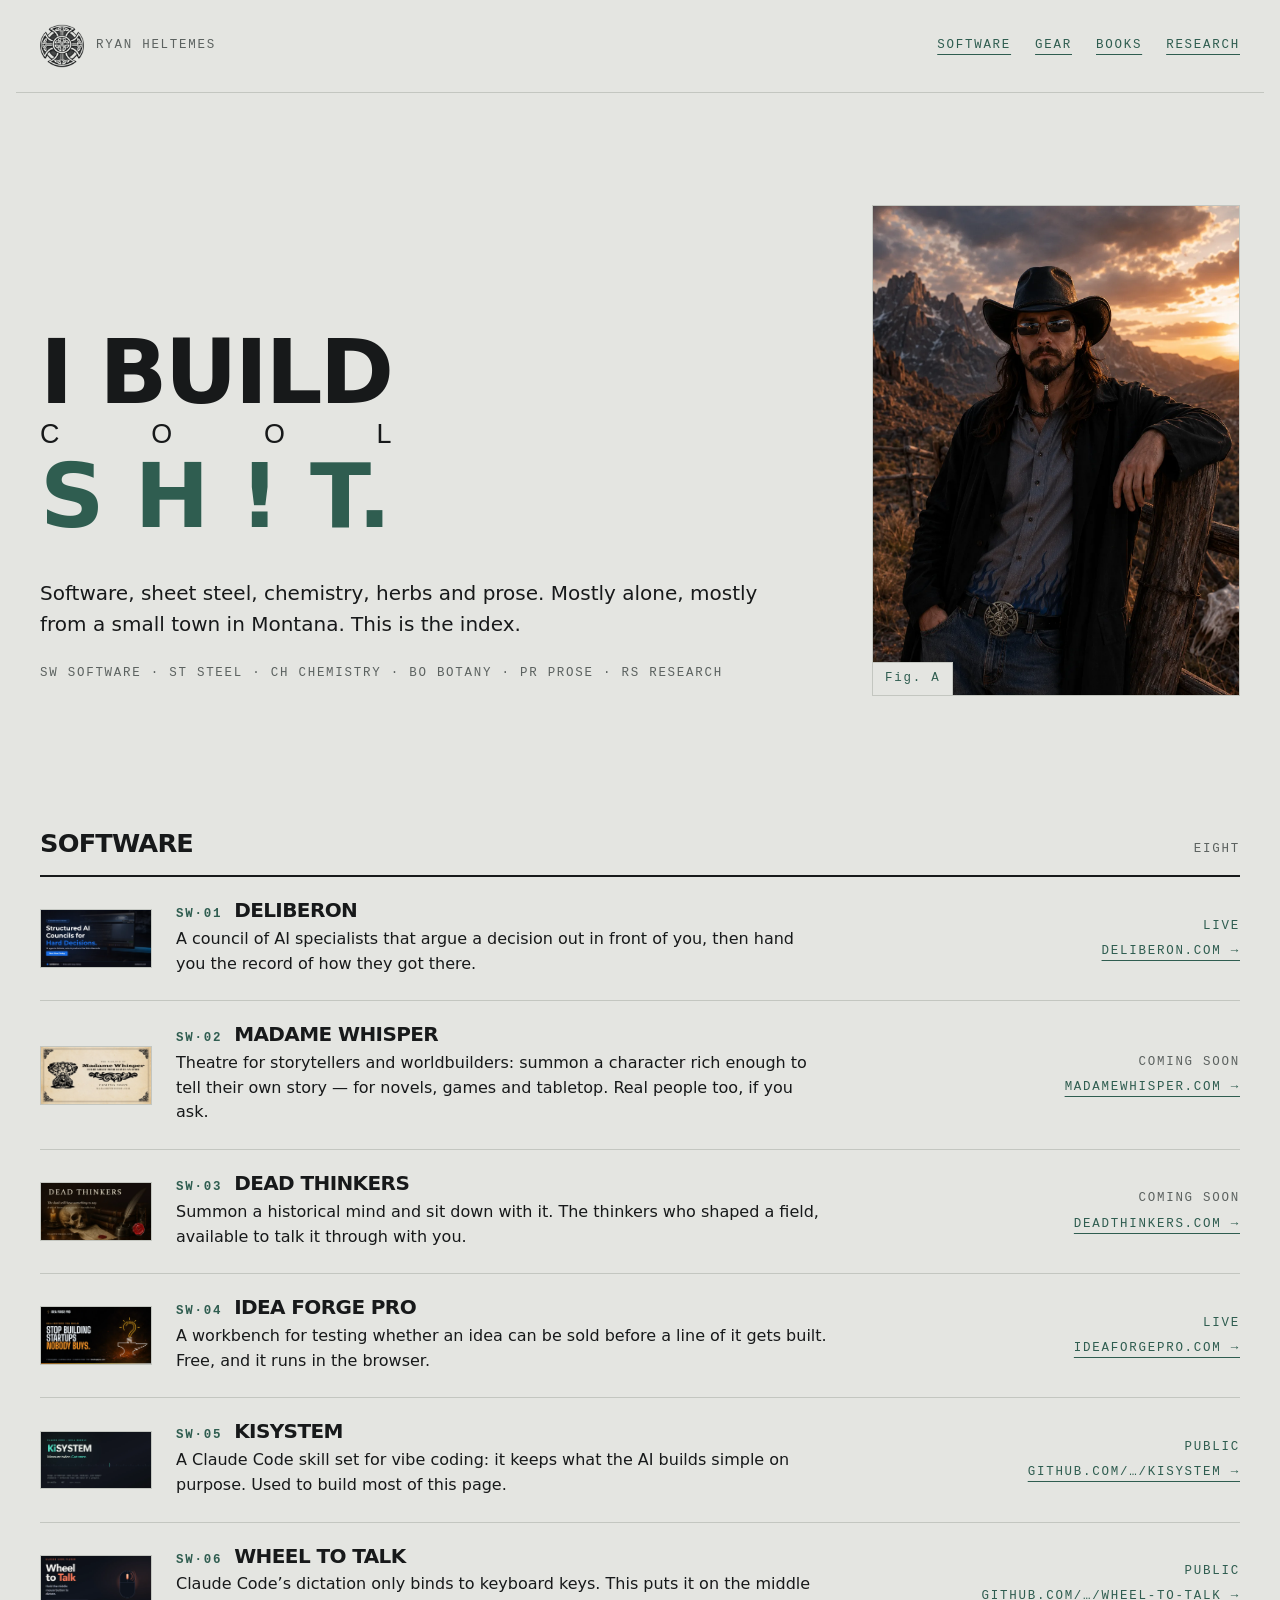
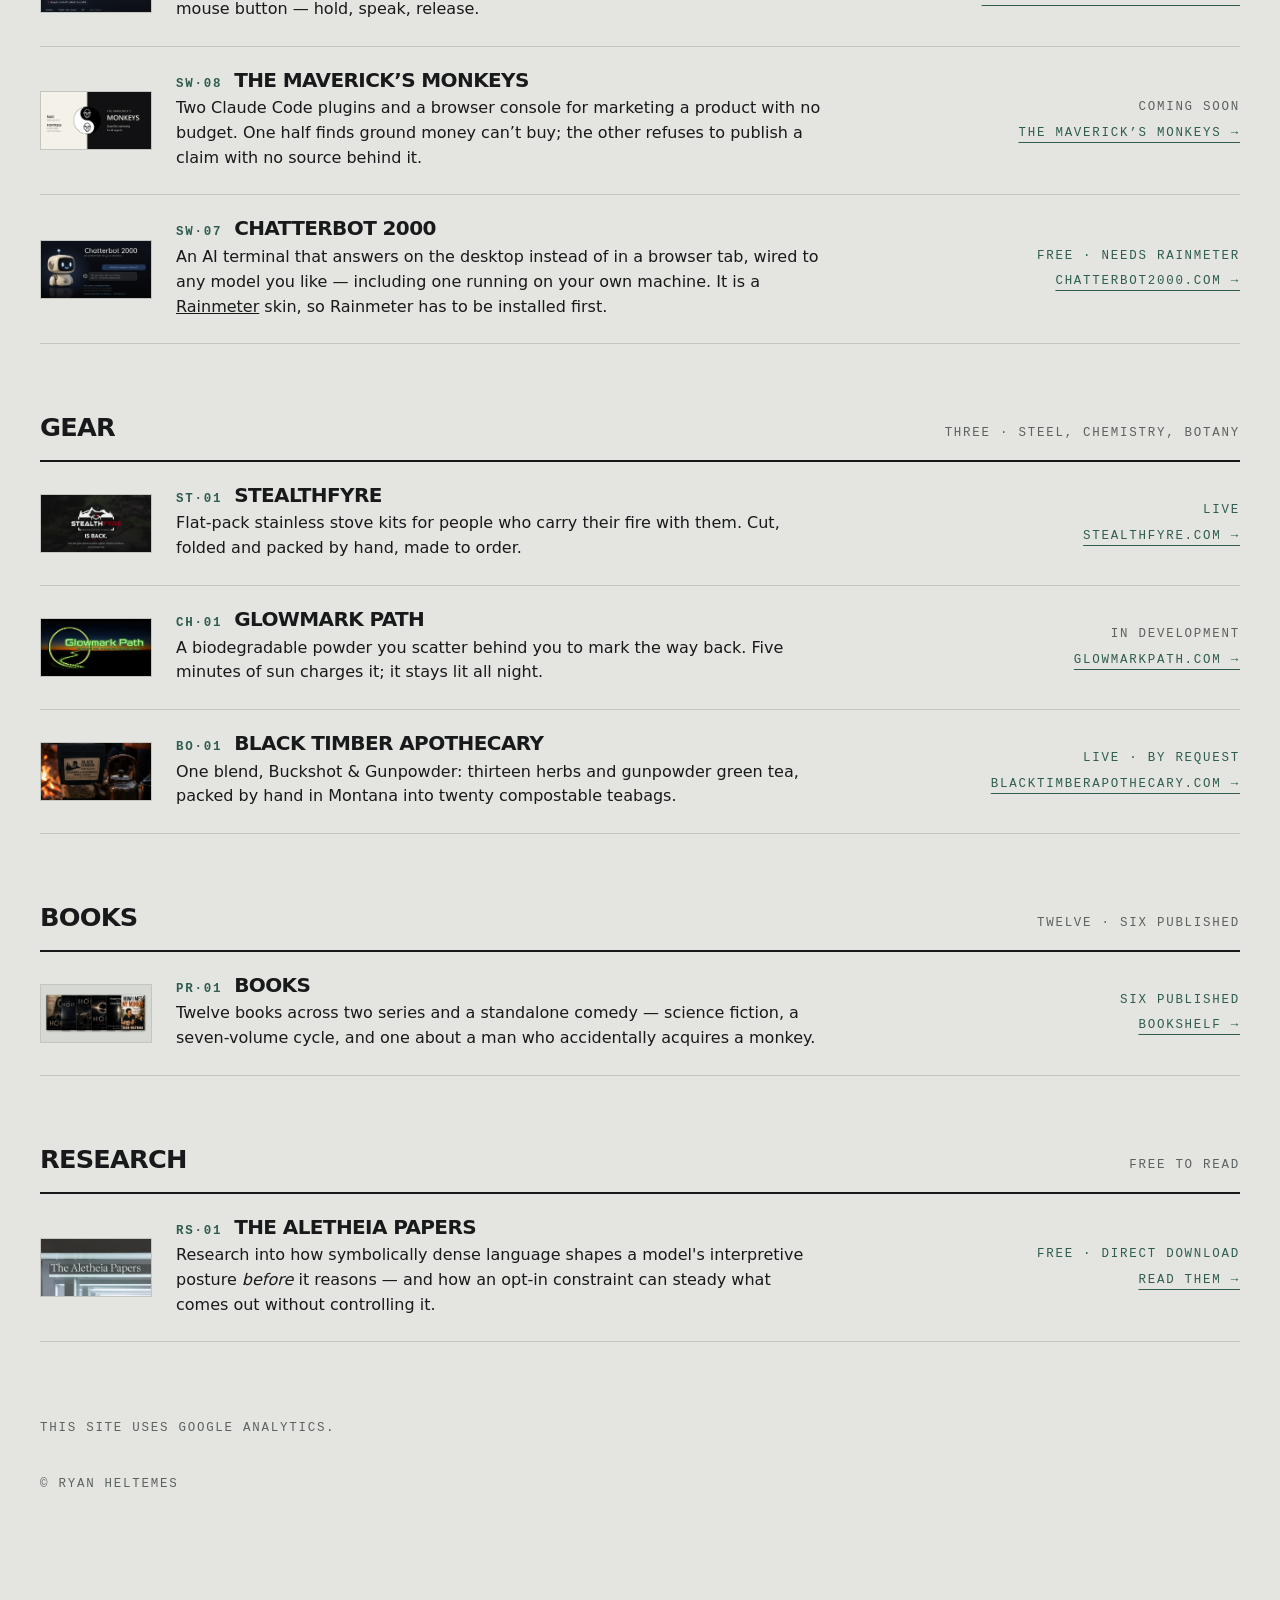
==== index.html @ b5e01402 "SW·08 — The Maverick's Monkeys, with its own page and ground You were right twice and I was wrong tw" ====
<!doctype html>
<html lang="en">
<head>
<meta charset="utf-8">
<meta name="viewport" content="width=device-width, initial-scale=1">
<title>Ryan Heltemes — I build cool sh!t.</title>
<meta name="description" content="One person in Montana building software, sheet steel, chemistry, herbs and prose. An AI council, a stove company, a glow-in-the-dark trail marker, six published books and a research series.">

<meta property="og:title" content="Ryan Heltemes — I build cool sh!t.">
<meta property="og:description" content="One person, Montana. An AI council, a stove company, a glow-in-the-dark trail marker, six published books and a research series. Software, sheet steel, chemistry, herbs and prose.">
<meta property="og:type" content="website">
<meta property="og:url" content="https://ryan-heltemes.com/">
<meta property="og:image" content="https://ryan-heltemes.com/assets/og/og-card.jpg?4">
<meta property="og:image:width" content="1200">
<meta property="og:image:height" content="630">
<meta property="og:image:alt" content="Ryan Heltemes against a Montana sunset — I build cool sh!t. Software, steel, chemistry, botany, prose, research.">
<meta property="og:site_name" content="Ryan Heltemes">
<meta name="twitter:card" content="summary_large_image">
<meta name="twitter:title" content="Ryan Heltemes — I build cool sh!t.">
<meta name="twitter:description" content="One person, Montana. An AI council, a stove company, a glow-in-the-dark trail marker, six published books and a research series.">
<meta name="twitter:image" content="https://ryan-heltemes.com/assets/og/og-card.jpg?4">

<!-- His own Celtic-cross belt buckle — the one he is wearing in the portrait below.
     favicon.ico carries 16/32/48. The 16 is a separate, contrast-boosted render:
     the relief detail collapses to a grey blob at that size. Most browsers take the 32. -->
<link rel="icon" href="favicon.ico" sizes="16x16 32x32 48x48">
<link rel="icon" type="image/png" sizes="32x32" href="assets/icons/favicon-32.png">
<link rel="apple-touch-icon" sizes="180x180" href="assets/icons/apple-touch-icon.png">

<link rel="stylesheet" href="tokens.css">
<link rel="stylesheet" href="style.css">
<link rel="stylesheet" href="index.css">

<script src="analytics.js" defer></script>
</head>
<body>

<header class="masthead wrap">
  <span class="brand">
    <span class="brandmark"></span>
    <span class="util">Ryan Heltemes</span>
  </span>
  <nav class="topnav util">
    <a class="go" href="#software">Software</a>
    <a class="go" href="#gear">Gear</a>
    <a class="go" href="#books">Books</a>
    <a class="go" href="#research">Research</a>
  </nav>
</header>

<main>

  <!-- ===== Hero =========================================================
       The thesis: the range IS the story. -->
  <section class="hero wrap">
   <div class="hero-text">
    <!-- One justified rectangle. "I build" is the natural-width line and sets
         how wide the block is; the two below it are spread edge to edge to
         match, "cool" thin so it reads as the RULE dividing them. One letter
         per span because nothing in CSS justifies the letters of a single word
         — see .hero-rule / .hero-turn in index.css. The full stop rides with
         the T rather than being spread off on its own. No whitespace between
         the spans, so this still reads as "I build cool sh!t." -->
    <h1 class="hero-line rise">
      I build
      <span class="hero-rule"><span>c</span><span>o</span><span>o</span><span>l</span></span>
      <em class="hero-turn"><span>s</span><span>h</span><span>!</span><span>t.</span></em>
    </h1>

    <p class="hero-sub rise rise-2">
      Software, sheet steel, chemistry, herbs and prose. Mostly alone, mostly
      from a small town in Montana. This is the index.
    </p>

    <!-- The legend, not a tagline. It teaches the material codes before the
         reader meets them in the rows below. The GROUP headings say what a
         thing is FOR; the code says what it is MADE OF — "Gear" does not
         distinguish steel from chemistry from botany, and that distinction is
         the interesting part. Adding a code means adding it here too.
         Deliberately NOT a count of projects: a count would be a second answer
         to "what has he made" and would drift the moment a row is added. -->
    <p class="hero-meta util rise rise-3">
      SW software · ST steel · CH chemistry · BO botany · PR prose · RS research
    </p>
   </div>

    <!-- Swap the portrait by changing this one filename. Alternates sit in
         assets/portrait/. A missing file stays a labelled blank, never a
         broken-image icon. -->
    <div class="plate plate--portrait rise rise-4"
         data-stamp="Fig. A"
         style="background-image: url('assets/portrait/ryan.webp');"></div>
  </section>


  <!-- ===== Index of works ================================================
       ⚠ THE PROJECT DIRECTORY LIVES HERE AND NOWHERE ELSE. The coherence
       guard enforces it: any project URL appearing in a second file fails the
       audit. Do not add a footer column of links or a second listing.

       ⚠ THE PAGE MUST STAY SMALL. One work = ONE ROW. The old index gave each
       work a full plate and two paragraphs, which is why nine works ran to 357
       lines; the cost was verbosity per work, not the number of works. A row
       gets one line. Anything wanting a paragraph belongs on the project's own
       site, which is one click away.

       ⚠ THE STATUS WORD IS ABOUT THE PRODUCT, NEVER ABOUT THE WEBSITE.
       "Live" means a stranger can get the thing today. A project whose own site
       says "not yet open" is NOT Live here, however finished its page looks.
       Only status--live gets the accent colour. Check the project's own site
       before changing one of these words.
  -->
  <!-- ⚠ OUTBOUND LINKS TO HIS OWN SITES CARRY UTM TAGS so their analytics can
       credit THIS page for the visit — otherwise every one of them shows up as
       an undifferentiated "referral" and the index cannot be judged. The tag is
       the same on every row (campaign=index-of-works); the destination tells
       them apart. Amazon and GitHub are deliberately NOT tagged: Amazon
       discards unknown parameters and neither has analytics he owns. Those are
       covered from this side instead — GA4 enhanced measurement records an
       outbound click, with the URL, for every external link on the site. -->
  <section class="wrap" id="works">

    <div class="group-head" id="software">
      <h2 class="group-name">Software</h2>
      <span class="util">Eight</span>
    </div>

    <ul class="work-list">

      <li class="work-row">
        <span class="plate plate--thumb"
              style="background-image: url('assets/works/deliberon.webp');"></span>
        <span class="work-body">
          <span class="work-name"><span class="work-code util">SW·01</span>Deliberon</span>
          <span class="work-what">
            A council of AI specialists that argue a decision out in front of
            you, then hand you the record of how they got there.
          </span>
        </span>
        <span class="work-facts util">
          <span class="status status--live">Live</span>
          <a class="go" href="https://deliberon.com/?utm_source=ryan-heltemes.com&amp;utm_medium=referral&amp;utm_campaign=index-of-works">deliberon.com →</a>
        </span>
      </li>

      <!-- ⚠ NOT SHIPPING. madamewhisper.com says "The parlour is not yet open"
           and its own design doc insists the page must never imply an app
           exists. This row must not say Live.

           ⚠ DO NOT restore "name anyone who ever lived" here. That is Dead
           Thinkers' territory (SW·03), and two rows describing the same thing
           read as one product built twice.
           Madame Whisper is the THEATRICAL, FICTION-FIRST one: characters for
           storytelling, worldbuilding, RPGs and game backgrounds, rich enough
           to tell their own stories. Dead Thinkers is the historical one — the
           minds who actually shaped a field. She can still fetch real people,
           which is why the last line stays. -->
      <li class="work-row">
        <span class="plate plate--thumb"
              style="background-image: url('assets/works/madame-whisper.webp');"></span>
        <span class="work-body">
          <span class="work-name"><span class="work-code util">SW·02</span>Madame Whisper</span>
          <span class="work-what">
            Theatre for storytellers and worldbuilders: summon a character rich
            enough to tell their own story &mdash; for novels, games and tabletop.
            Real people too, if you ask.
          </span>
        </span>
        <span class="work-facts util">
          <span class="status">Coming soon</span>
          <a class="go" href="https://madamewhisper.com/?utm_source=ryan-heltemes.com&amp;utm_medium=referral&amp;utm_campaign=index-of-works">madamewhisper.com →</a>
        </span>
      </li>
      <!-- deadthinkers.com went live 2026-07-31 (GitHub Pages, apex + www).
           It was plain text while the domain was a GoDaddy parking page; now
           that a real page exists it is a link, per the Black Timber rule.
           Status stays "Coming soon" — the page is a holding page and the wiki
           itself does not exist yet, and Live means a stranger can get the
           thing today. -->
      <li class="work-row">
        <span class="plate plate--thumb"
              style="background-image: url('assets/works/dead-thinkers.webp');"></span>
        <span class="work-body">
          <span class="work-name"><span class="work-code util">SW·03</span>Dead Thinkers</span>
          <span class="work-what">
            Summon a historical mind and sit down with it. The thinkers who
            shaped a field, available to talk it through with you.
          </span>
        </span>
        <span class="work-facts util">
          <span class="status">Coming soon</span>
          <a class="go" href="https://deadthinkers.com/?utm_source=ryan-heltemes.com&amp;utm_medium=referral&amp;utm_campaign=index-of-works">deadthinkers.com →</a>
        </span>
      </li>

      <li class="work-row">
        <span class="plate plate--thumb"
              style="background-image: url('assets/works/idea-forge-pro.webp');"></span>
        <span class="work-body">
          <span class="work-name"><span class="work-code util">SW·04</span>Idea Forge Pro</span>
          <span class="work-what">
            A workbench for testing whether an idea can be sold before a line of
            it gets built. Free, and it runs in the browser.
          </span>
        </span>
        <span class="work-facts util">
          <span class="status status--live">Live</span>
          <a class="go" href="https://ideaforgepro.com/?utm_source=ryan-heltemes.com&amp;utm_medium=referral&amp;utm_campaign=index-of-works">ideaforgepro.com →</a>
        </span>
      </li>

      <li class="work-row">
        <span class="plate plate--thumb"
              style="background-image: url('assets/works/kisystem.webp');"></span>
        <span class="work-body">
          <span class="work-name"><span class="work-code util">SW·05</span>KiSYSTEM</span>
          <span class="work-what">
            A Claude Code skill set for vibe coding: it keeps what the AI
            builds simple on purpose. Used to build most of this page.
          </span>
        </span>
        <span class="work-facts util">
          <span class="status status--live">Public</span>
          <a class="go" href="https://github.com/Pr1m4lc0d3/KiSYSTEM">github.com/&hellip;/KiSYSTEM →</a>
        </span>
      </li>

      <li class="work-row">
        <span class="plate plate--thumb"
              style="background-image: url('assets/works/wheel-to-talk.webp');"></span>
        <span class="work-body">
          <span class="work-name"><span class="work-code util">SW·06</span>Wheel to Talk</span>
          <span class="work-what">
            Claude Code&rsquo;s dictation only binds to keyboard keys. This puts it
            on the middle mouse button &mdash; hold, speak, release.
          </span>
        </span>
        <span class="work-facts util">
          <span class="status status--live">Public</span>
          <a class="go" href="https://github.com/Pr1m4lc0d3/wheel-to-talk">github.com/&hellip;/wheel-to-talk →</a>
        </span>
      </li>

      <li class="work-row">
        <span class="plate plate--thumb"
              style="background-image: url('assets/works/mavericks-monkeys.webp');"></span>
        <span class="work-body">
          <span class="work-name"><span class="work-code util">SW&middot;08</span>The Maverick&rsquo;s Monkeys</span>
          <span class="work-what">
            Two Claude Code plugins and a browser console for marketing a
            product with no budget. One half finds ground money can&rsquo;t
            buy; the other refuses to publish a claim with no source behind it.
          </span>
        </span>
        <span class="work-facts util">
          <span class="status">Coming soon</span>
          <a class="go" href="mavericks-monkeys.html">The Maverick&rsquo;s Monkeys &rarr;</a>
        </span>
      </li>

      <li class="work-row">
        <span class="plate plate--thumb"
              style="background-image: url('assets/works/chatterbot-2000.webp');"></span>
        <span class="work-body">
          <span class="work-name"><span class="work-code util">SW·07</span>Chatterbot 2000</span>
          <span class="work-what">
            An AI terminal that answers on the desktop instead of in a browser
            tab, wired to any model you like &mdash; including one running on your
            own machine. It is a <a href="https://www.rainmeter.net/">Rainmeter</a>
            skin, so Rainmeter has to be installed first.
          </span>
        </span>
        <span class="work-facts util">
          <span class="status status--live">Free &middot; needs Rainmeter</span>
          <a class="go" href="https://chatterbot2000.com/?utm_source=ryan-heltemes.com&amp;utm_medium=referral&amp;utm_campaign=index-of-works">chatterbot2000.com →</a>
        </span>
      </li>

    </ul>


    <div class="group-head" id="gear">
      <h2 class="group-name">Gear</h2>
      <span class="util">Three · steel, chemistry, botany</span>
    </div>

    <ul class="work-list">

      <!-- ⚠ design.md §7.3 — UNRESOLVED. He called this "my stove"; the record
           has it as GT OUTDOORS LLC. "My product" and "work I brought back from
           the dead" are different public claims under his own name. This copy
           stays neutral on ownership until he says which is true. -->
      <li class="work-row">
        <span class="plate plate--thumb"
              style="background-image: url('assets/works/stealthfyre.webp');"></span>
        <span class="work-body">
          <span class="work-name"><span class="work-code util">ST·01</span>StealthFyre</span>
          <span class="work-what">
            Flat-pack stainless stove kits for people who carry their fire with
            them. Cut, folded and packed by hand, made to order.
          </span>
        </span>
        <span class="work-facts util">
          <span class="status status--live">Live</span>
          <a class="go" href="https://stealthfyre.com/?utm_source=ryan-heltemes.com&amp;utm_medium=referral&amp;utm_campaign=index-of-works">stealthfyre.com →</a>
        </span>
      </li>

      <!-- ⚠ It is a POWDER YOU SCATTER, not a compound you paint on. Wording
           follows glowmarkpath.com's own copy — check it before rewriting. -->
      <li class="work-row">
        <span class="plate plate--thumb"
              style="background-image: url('assets/works/glowmark-path.webp');"></span>
        <span class="work-body">
          <span class="work-name"><span class="work-code util">CH·01</span>Glowmark Path</span>
          <span class="work-what">
            A biodegradable powder you scatter behind you to mark the way back.
            Five minutes of sun charges it; it stays lit all night.
          </span>
        </span>
        <span class="work-facts util">
          <span class="status">In development</span>
          <a class="go" href="https://glowmarkpath.com/?utm_source=ryan-heltemes.com&amp;utm_medium=referral&amp;utm_campaign=index-of-works">glowmarkpath.com →</a>
        </span>
      </li>

      <!-- ⚠ NO HEALTH CLAIMS. His own instruction-sheet notes flag that wellness
           and pain claims attract FDA/FTC attention, so this copy says what the
           tea IS — never what it does. Do not "improve" it by adding benefits.
           blacktimberapothecary.com went live 2026-08-01, so the plain-text rule
           lifted and this is a link now. Status is "by request", not plain Live:
           the page carries an inquiry form rather than a checkout, so a stranger
           cannot complete a purchase unaided. -->
      <li class="work-row">
        <span class="plate plate--thumb"
              style="background-image: url('assets/works/black-timber.webp');"></span>
        <span class="work-body">
          <span class="work-name"><span class="work-code util">BO·01</span>Black Timber Apothecary</span>
          <span class="work-what">
            One blend, Buckshot &amp; Gunpowder: thirteen herbs and gunpowder green
            tea, packed by hand in Montana into twenty compostable teabags.
          </span>
        </span>
        <span class="work-facts util">
          <span class="status status--live">Live &middot; by request</span>
          <a class="go" href="https://blacktimberapothecary.com/?utm_source=ryan-heltemes.com&amp;utm_medium=referral&amp;utm_campaign=index-of-works">blacktimberapothecary.com →</a>
        </span>
      </li>

    </ul>


    <div class="group-head" id="books">
      <h2 class="group-name">Books</h2>
      <span class="util">Twelve · six published</span>
    </div>

    <ul class="work-list">

      <!-- ⚠ TITLES AND BUY LINKS LIVE ON THE BOOKSHELF AND ITS COLLECTION
           PAGES, NOT HERE. This row is a door. The coherence guard fails the
           build on an Amazon ASIN appearing outside those pages. -->
      <li class="work-row">
        <span class="plate plate--thumb"
              style="background-image: url('assets/works/books.webp');"></span>
        <span class="work-body">
          <span class="work-name"><span class="work-code util">PR·01</span>Books</span>
          <span class="work-what">
            Twelve books across two series and a standalone comedy — science
            fiction, a seven-volume cycle, and one about a man who accidentally
            acquires a monkey.
          </span>
        </span>
        <span class="work-facts util">
          <span class="status status--live">Six published</span>
          <a class="go" href="bookshelf.html">Bookshelf →</a>
        </span>
      </li>

    </ul>


    <div class="group-head" id="research">
      <h2 class="group-name">Research</h2>
      <span class="util">Free to read</span>
    </div>

    <ul class="work-list">

      <!-- ⚠ Copy follows the papers' own abstract. Two claims they are careful
           about, so this page must be too: the work is MODEL-AGNOSTIC and it
           does NOT prescribe outcomes, beliefs or conclusions. Do not
           paraphrase it into something promising alignment or safety results —
           that is the opposite of what it says about itself. -->
      <li class="work-row">
        <span class="plate plate--thumb"
              style="background-image: url('assets/works/aletheia-papers.webp');"></span>
        <span class="work-body">
          <span class="work-name"><span class="work-code util">RS·01</span>The Aletheia Papers</span>
          <span class="work-what">
            Research into how symbolically dense language shapes a model's
            interpretive posture <em>before</em> it reasons — and how an
            opt-in constraint can steady what comes out without controlling it.
          </span>
        </span>
        <span class="work-facts util">
          <span class="status status--live">Free · direct download</span>
          <a class="go" href="aletheia-papers.html">Read them →</a>
        </span>
      </li>

    </ul>

  </section>


  <footer class="footer wrap" id="contact">
    <p class="util">This site uses Google Analytics.</p>
    <p class="util">© Ryan Heltemes</p>
  </footer>

</main>
</body>
</html>
---- tokens.css ----
/* ============================================================================
   tokens.css — THE ONLY FILE PERMITTED TO STATE A RAW VISUAL LITERAL.
   Every other file uses var(--token). The coherence audit fails the build on a
   hex code, a numeric font-size, or a numeric border-radius anywhere else.

   Why that rule is worth the friction: a token layer nothing references is
   worse than none. It reads as a design system while every value is really
   answered in N hardcoded places, so the site can never be retuned from one
   file and every screen gets hand-fixed forever.

   Retune the whole site from here. Nothing else needs to change.
   ========================================================================= */

:root {
  /* --- Colour ------------------------------------------------------------
     Cool zinc, not cream. The ground is galvanised sheet — greener and colder
     than paper stock — which keeps this away from the warm-cream-and-serif
     look every other personal site currently wears, and away from Madame
     Whisper's ink-on-cream, which belongs to that brand and not to this one. */
  --ground:       #e4e5e1;   /* page ground — cool zinc */
  --ground-deep:  #d7d9d4;   /* plates, panel fills */
  --ground-edge:  #c3c6c0;   /* hairlines, plate borders */
  --ink:          #17191a;   /* all body type — cold near-black, never #000 */
  --ink-soft:     #5c6260;   /* utility data, captions, secondary */
  --accent:       #2f5d50;   /* deep verdigris — material codes and rules ONLY */
  --accent-lift:  #3d7565;   /* accent on hover */

  /* --- Mavericks Monkeys ------------------------------------------------
     ONE sub-page carries a second palette on purpose: mavericks-monkeys.html.
     Every other work plate on this site shows a project in ITS OWN colours,
     and that project's colours are bone-and-ink, not cool zinc. The page is
     split light/dark because the brand is a taijitu — RAID is yang, light and
     initiating; FORTRESS is yin, dark and holding — so the split IS the
     product's own logic rather than decoration laid over it.
     Used only by monkeys.css. Nothing else may reference these. */
  --mm-bone:      #f4f1ea;   /* the light half — RAID's ground */
  --mm-bone-deep: #e8e4da;   /* raised panels on the light half */
  --mm-ink:       #111113;   /* the dark half — FORTRESS's ground */
  --mm-ink-lift:  #1c1c20;   /* raised panels on the dark half */
  --mm-rule:      #cecac1;   /* hairlines on bone */
  --mm-rule-dark: #33333a;   /* hairlines on ink */
  --mm-muted:     #7a7872;   /* secondary type on bone */
  --mm-muted-up:  #96948d;   /* secondary type on ink */

  /* --- Type --------------------------------------------------------------
     No webfont. This site's owner's stated position is that it collects
     nothing, ever, so hot-linking a font CDN would be a third-party request
     working against the brand. Self-hosted woff2 is the planned upgrade; see
     design.md section 4. Until then the character comes from TREATMENT —
     scale, tracking, tight leading — and from the monospace utility face,
     which is genuinely distinctive and ships everywhere. */
     The display face is deliberately BLOCKY — Arial Black, a slab of a
     grotesque, not Helvetica turned bold. It is the loudest thing this site
     owns and it still costs no request: Arial Black ships with Windows and
     macOS. Where it does not exist (iOS, most Linux) the stack falls to
     another heavy face and finally to the system face at --weight-black, so
     the headline stays a solid mass rather than collapsing to a light one.
     ⚠ ALWAYS pair --font-display with --weight-black. On Windows, Chrome maps
     "Arial Black" into the Arial family, so asking it for weight 400 or 700
     silently hands back ordinary Arial and the blockiness vanishes. */
  --font-display: "Arial Black", "Helvetica Black", "Franklin Gothic Heavy", Impact, system-ui, sans-serif;
  /* The one place display type is NOT black: the thin rule in the headline,
     which needs a family that actually HAS a light weight. Asking the black
     face for one gets a bolder letter than intended, per the warning above. */
  --font-display-thin: "Helvetica Neue", Arial, Helvetica, system-ui, sans-serif;
  --font-body:    system-ui, -apple-system, "Segoe UI", Roboto, sans-serif;
  --font-util:    ui-monospace, "Cascadia Mono", Consolas, "SF Mono", Menlo, monospace;

  /* Type scale. Fluid where it earns it; fixed where predictability matters. */
  --step--1: 0.78rem;
  --step-0:  1rem;
  --step-1:  1.25rem;
  --step-2:  1.6rem;
  --step-3:  2.4rem;
  /* What this number is really tuned against is the headline's LONGEST LINE
     fitting the column beside the portrait, not the headline's length. That
     line was "I BUILD COOL", which overflowed above ~7rem and forced this back
     down to 6.5rem; since "cool" became the thin rule between the two heavy
     words the longest line is just "I BUILD", and the ceiling is nearer 9rem
     again. 6.5rem is kept by choice — the hero is a catalogue plate, and the
     air to the right of the lock-up is doing work. Re-check this AND re-render
     the home share card if the headline changes again: the card sets its own
     size and will not follow this token. */
  --step-display: clamp(2.75rem, 7vw, 6.5rem);

  --leading-tight: 0.92;
  --leading-body:  1.55;
  --track-display: -0.03em;
  --track-util:    0.14em;

  --weight-normal: 400;
  --weight-mid:    500;
  /* Display type is set at 900, never 700 — see the warning on --font-display.
     Every use of that face pairs with this; nothing else in the site is bold. */
  --weight-black:  900;

  /* --- Space -------------------------------------------------------------- */
  --space-1: 0.375rem;
  --space-2: 0.75rem;
  --space-3: 1.5rem;
  --space-4: 2.5rem;
  --space-5: 4rem;
  --space-6: 7rem;

  /* --- Geometry ----------------------------------------------------------- */
  --radius:     0px;         /* squared throughout — this is a catalogue, not a card UI */
  --rule:       1px;
  --rule-heavy: 2px;
  --measure:    64ch;        /* readable line length for prose */
  --page-max:   78rem;
  --rail:       6.5rem;      /* width of the material-code rail */
  --figure-col:   24rem;     /* width of the plate column beside each entry */
  --portrait-col: 23rem;     /* width of the portrait plate beside the headline */
  --cover-col:    13rem;     /* width of a book cover on a work page */
  /* A shelf thumbnail. Deliberately small: the bookshelf is an INDEX, and its
     job is to keep fitting on one screen as the list of books grows, rather
     than growing a scrollbar with the catalogue. Raise this and the shelf
     stops doing that job. */
  --cover-mini:    6.5rem;
  --shelf-tile:   15rem;     /* min column width of a shelf tile before it wraps */
  --work-thumb:    7rem;     /* OG-card thumbnail on a compact index row */
  --anchor-offset: 2rem;     /* keeps a jumped-to heading clear of the viewport edge */
  --doc-rail:      5rem;     /* volume-numeral rail on the papers index */

  /* --- Motion -------------------------------------------------------------
     One deliberate moment on load, nothing on scroll. Overridden entirely by
     prefers-reduced-motion in style.css. */
  --ease:      cubic-bezier(0.2, 0.7, 0.3, 1);
  --dur:       620ms;
  --dur-quick: 160ms;
}
---- style.css ----
/* style.css — layout and treatment. Every value comes from tokens.css. */

*, *::before, *::after { box-sizing: border-box; }

html { -webkit-text-size-adjust: 100%; }

body {
  margin: 0;
  background: var(--ground);
  color: var(--ink);
  font-family: var(--font-body);
  font-size: var(--step-0);
  line-height: var(--leading-body);
}

a { color: inherit; }

:focus-visible {
  outline: var(--rule-heavy) solid var(--accent);
  outline-offset: var(--space-1);
}

/* .wrap owns the side gutters. Anything that also carries .wrap must set only
   PADDING-BLOCK — a `padding: X 0` shorthand later in this file silently wins
   and zeroes the gutters, which put the whole page flush against the edge of
   the screen on a phone before it was caught. */
.wrap {
  max-width: var(--page-max);
  margin: 0 auto;
  padding-inline: var(--space-3);
}

/* --- Utility face: the voice of all data on this page ---------------------
   Four rules were each restating these same four properties. Stated once here;
   below, each only says how it DIFFERS (colour, rules, position). */
.util, .go, .entry-code, .plate::after {
  font-family: var(--font-util);
  font-size: var(--step--1);
  letter-spacing: var(--track-util);
  text-transform: uppercase;
}

.util { color: var(--ink-soft); }

/* --- Masthead ------------------------------------------------------------ */
.masthead {
  display: flex;
  flex-wrap: wrap;
  gap: var(--space-2);
  justify-content: space-between;
  align-items: center;
  padding-block: var(--space-3);
  border-bottom: var(--rule) solid var(--ground-edge);
}

/* The mark travels WITH the name as one unit. The masthead is space-between,
   so a bare third child gets flung to the middle of the bar. */
.brand {
  display: flex;
  align-items: center;
  gap: var(--space-2);
}

/* His belt buckle as a single ink stamp — _source-assets/brand/README.md.
   Masthead only: the hero already shows the real buckle, and a drawing competes. */
.brandmark {
  width: 2.75rem;
  height: 2.75rem;
  flex: none;
  background-image: url('assets/icons/brandmark.png');
  background-size: contain;
  background-repeat: no-repeat;
  background-position: center;
}

/* The hero belongs to the front page alone and lives in index.css, next to the
   rest of the front-page grammar. It left this file when the headline grew a
   third line and this file was already sitting on its 300-line cap. */

/* --- Plate: an image slot that looks deliberate while it is still empty ----
   Uses background-image, never <img>, so a file that does not exist yet
   renders as a blank labelled plate instead of a broken-image icon. Drop a
   correctly named file into assets/ and it fills. The corner stamp stays
   visible either way — parts catalogues stamp the figure number on the plate
   whether or not the figure is shown. */
.plate {
  position: relative;
  background-color: var(--ground-deep);
  background-size: cover;
  background-position: center;
  background-repeat: no-repeat;
  border: var(--rule) solid var(--ground-edge);
  border-radius: var(--radius);
  /* 1.91:1 — the Open Graph card ratio. Every work plate holds the same share
     card the project's own site serves, and those carry a wordmark and a line
     of type. A squarer frame would crop the words off, so the frame follows
     the artwork rather than the artwork getting cut to fit the frame. */
  aspect-ratio: 1200 / 630;
}

/* Modifiers MUST come after .plate — an aspect-ratio declared before it loses
   the source-order tie and the plate silently reverts to 4:3. This bit once
   already and rendered the portrait as a landscape crop. */
.plate--portrait { aspect-ratio: 3 / 4; }

/* The stamp earns its place on an EMPTY plate — it is what makes a blank read
   as a labelled catalogue figure rather than a hole. On a filled plate it does
   the opposite: it repeats the code already on the rail two columns to the left
   and sits on top of the artwork. So it appears only where it is doing work. */
.plate:not([data-stamp])::after { content: none; }

.plate::after {
  content: attr(data-stamp);
  position: absolute;
  left: 0;
  bottom: 0;
  padding: var(--space-1) var(--space-2);
  background: var(--ground);
  border-top: var(--rule) solid var(--ground-edge);
  border-right: var(--rule) solid var(--ground-edge);
  color: var(--accent);
  /* Explicit: this one is NOT uppercased. Joining the shared utility-face rule
     above would have silently turned "Fig. A" into "FIG. A" — a plate caption
     is a figure label, and reads as one in mixed case. */
  text-transform: none;
}

/* --- Index of works ------------------------------------------------------ */
.index-head {
  display: flex;
  justify-content: space-between;
  align-items: baseline;
  gap: var(--space-2);
  padding-bottom: var(--space-2);
  border-bottom: var(--rule-heavy) solid var(--ink);
}

/* Three columns: material code · what it is · the plate. The plate is capped
   rather than full-bleed — an empty plate the width of the page reads as a
   hole, and a filled one would outshout the entry it belongs to. */
.entry {
  display: grid;
  grid-template-columns: var(--rail) minmax(0, 1fr) minmax(0, var(--figure-col));
  gap: var(--space-4);
  padding: var(--space-5) 0;
  border-bottom: var(--rule) solid var(--ground-edge);
  align-items: start;
}

/* The rail carries the material code. It is not a sequence number: the prefix
   says what the thing is MADE OF, which is the one fact this page exists to
   show. SW software · ST steel · CH chemistry · BO botany · PR prose. */
.entry-code {
  color: var(--accent);
  border-top: var(--rule-heavy) solid var(--accent);
  padding-top: var(--space-2);
}

.entry-body { display: grid; gap: var(--space-3); }

.entry-title {
  font-family: var(--font-display);
  font-size: var(--step-3);
  font-weight: var(--weight-black);
  line-height: var(--leading-tight);
  letter-spacing: var(--track-display);
  text-transform: uppercase;
  margin: 0;
}

.entry-what {
  margin: 0;
  max-width: var(--measure);
  font-size: var(--step-1);
}

.entry-note {
  margin: 0;
  max-width: var(--measure);
  color: var(--ink-soft);
}

.entry-facts {
  display: flex;
  flex-wrap: wrap;
  gap: var(--space-1) var(--space-3);
  align-items: baseline;
  margin: 0;
  padding: 0;
  list-style: none;
}

.entry-figure { margin: 0; }

/* Links read as destinations, not decoration. */
.go {
  color: var(--accent);
  text-decoration-thickness: var(--rule);
  text-underline-offset: var(--space-1);
  transition: color var(--dur-quick) var(--ease);
}

.go:hover { color: var(--accent-lift); }

.status { color: var(--ink-soft); }
.status--live { color: var(--accent); }

/* --- Footer -------------------------------------------------------------- */
.footer {
  padding-block: var(--space-5) var(--space-6);
  display: grid;
  gap: var(--space-2);
}

/* --- Motion: one deliberate moment on load, nothing on scroll ------------- */
.rise {
  animation: rise var(--dur) var(--ease) both;
}

.rise-2 { animation-delay: 90ms; }
.rise-3 { animation-delay: 180ms; }
.rise-4 { animation-delay: 300ms; }

/* ⚠ TRANSFORM ONLY — DO NOT ADD `opacity: 0` BACK. `animation-fill-mode: both`
   back-fills the from-state, so fading from zero left the hero INVISIBLE for
   ~900ms after load. Thumbnail grabbers photograph exactly then and caught a
   blank grey slab; a background tab throttles the animation, so it can stay
   blank until focused. Sliding without fading can never render an empty page. */
@keyframes rise {
  from { transform: translateY(var(--space-3)); }
  to   { transform: none; }
}

@media (prefers-reduced-motion: reduce) {
  .rise { animation: none; }
  * { transition-duration: 1ms !important; }
}

/* --- Narrow screens ------------------------------------------------------ */
/* Tablet: drop the plate under the text, keep the code rail. */
@media (max-width: 64rem) {
  .entry { grid-template-columns: var(--rail) minmax(0, 1fr); }
  .entry-figure { grid-column: 2; max-width: var(--figure-col); }
}

@media (max-width: 46rem) {
  /* Portrait drops below the headline (index.css) and stops being full-bleed. */
  .plate--portrait { max-width: var(--portrait-col); }

  .entry {
    grid-template-columns: 1fr;
    gap: var(--space-2);
  }
  .entry-figure {
    grid-column: 1;
    max-width: none;
    margin-top: var(--space-2);
  }
  .entry-code {
    border-top: none;
    padding-top: 0;
  }
}
---- index.css ----
/* index.css — the FRONT-PAGE GRAMMAR: the hero, the top nav, group headings,
   and the compact one-row-per-thing list. The nav and the list are also used by
   aletheia-papers.html, which is the same job one level down. Separate from
   style.css because style.css sits at its 300-line budget.

   What this file exists to do: keep the landing page SMALL. The old index gave
   every work a full plate and two paragraphs, which is why nine works ran to
   357 lines. The cost was never the number of works — it was the verbosity per
   work. So a work is now one row, and the page stays scannable as the list
   grows. Anything that wants a paragraph belongs on the project's own site. */

/* --- Hero ----------------------------------------------------------------
   Headline and portrait sit side by side. The portrait is 3:4 because every
   picture of the subject is portrait or square — a 21:9 band would crop his
   head off, so the frame follows the photograph rather than the other way
   round. */
.hero {
  padding-block: var(--space-6) var(--space-5);
  display: grid;
  grid-template-columns: minmax(0, 1fr) minmax(0, var(--portrait-col));
  gap: var(--space-5);
  align-items: end;
}

/* max-content, not the column: the middle line stretches to the width of this
   box, and a box the width of the COLUMN would make the rule half again wider
   than the words it sits between. Sized to the longest line instead, it spans
   exactly the headline. */
.hero-line {
  font-family: var(--font-display);
  font-size: var(--step-display);
  font-weight: var(--weight-black);
  line-height: var(--leading-tight);
  letter-spacing: var(--track-display);
  text-transform: uppercase;
  width: max-content;
  max-width: 100%;
  margin: 0;
}

/* The two lower lines are JUSTIFIED — spread edge to edge to the width "I
   build" sets — so the three stack into one solid rectangle. Flex is what does
   it: nothing in CSS justifies the letters of a single word, so each letter is
   its own item and space-between distributes the slack. The letter spans carry
   no whitespace between them, so the accessible name is still "I build cool
   sh!t." Mirrored in the share card: _source-assets/og/card.css .headline
   .rule / .turn. Change one, change both. */
.hero-rule,
.hero-turn {
  display: flex;
  justify-content: space-between;
  letter-spacing: normal;
}

/* "cool" is the RULE dividing the two heavy words rather than a third one:
   thin, black, and spread furthest because it has the least ink to spend on
   the same width. Body leading, not the display's 0.92, is what opens the air
   above and below it — it needs to breathe or it reads as a squashed line. */
.hero-rule {
  font-family: var(--font-display-thin);
  font-size: calc(var(--step-display) * 0.3);
  font-weight: var(--weight-normal);
  line-height: var(--leading-body);
  color: var(--ink);
}

.hero-turn {
  font-style: normal;
  color: var(--accent);
}

.hero-sub {
  margin: var(--space-4) 0 0;
  max-width: var(--measure);
  font-size: var(--step-1);
}

.hero-meta { margin-top: var(--space-3); }

/* Portrait drops below the headline rather than beside it. */
@media (max-width: 46rem) {
  .hero {
    grid-template-columns: 1fr;
    gap: var(--space-4);
    padding-block: var(--space-5) var(--space-4);
  }
}

/* --- Top navigation ------------------------------------------------------
   A sorting mechanism, not a site map: four groups, each jumping to its own
   section further down. It links to sections of THIS page rather than to
   category pages, because a visitor should meet the range immediately — the
   range is the whole thesis, and hiding it behind four doors would cost the
   first impression to save a scroll. */
.topnav {
  display: flex;
  flex-wrap: wrap;
  gap: var(--space-1) var(--space-3);
}

/* --- A group of works ---------------------------------------------------- */
.group-head {
  display: flex;
  flex-wrap: wrap;
  justify-content: space-between;
  align-items: baseline;
  gap: var(--space-2);
  margin-top: var(--space-5);
  padding-bottom: var(--space-2);
  border-bottom: var(--rule-heavy) solid var(--ink);
  /* Jumping to an anchor must not weld the heading to the top of the window. */
  scroll-margin-top: var(--anchor-offset);
}

.group-name {
  font-family: var(--font-display);
  font-size: var(--step-2);
  font-weight: var(--weight-black);
  letter-spacing: var(--track-display);
  text-transform: uppercase;
  margin: 0;
}

/* --- One work, one row ---------------------------------------------------
   Columns: thumbnail · what it is · where it lives. The middle column is the
   only flexible one, so the rail and the status stay aligned down the page and
   the eye can run the column instead of hunting. */
.work-list { list-style: none; margin: 0; padding: 0; }

.work-row {
  display: grid;
  grid-template-columns: var(--work-thumb) minmax(0, 1fr) auto;
  gap: var(--space-3);
  align-items: center;
  padding: var(--space-3) 0;
  border-bottom: var(--rule) solid var(--ground-edge);
}

/* The plate is the project's own OG card, so the thumbnail keeps the 1.91:1 it
   was made at rather than being cropped square. */
.plate--thumb { width: var(--work-thumb); }

.work-body { display: grid; gap: var(--space-1); min-width: 0; }

.work-name {
  font-family: var(--font-display);
  font-size: var(--step-1);
  font-weight: var(--weight-black);
  line-height: var(--leading-tight);
  letter-spacing: var(--track-display);
  text-transform: uppercase;
}

/* The material code still earns its place next to the group name: "Gear" does
   not tell you steel from chemistry from botany, and that distinction is the
   interesting part. It stays keyed to the hero legend. */
.work-code { color: var(--accent); margin-right: var(--space-2); }

.work-what { max-width: var(--measure); }

.work-facts {
  display: grid;
  gap: var(--space-1);
  justify-items: end;
  text-align: right;
}

@media (max-width: 60rem) {
  .work-row {
    grid-template-columns: var(--work-thumb) minmax(0, 1fr);
    align-items: start;
  }
  /* The status column drops under the text rather than under the thumbnail,
     so the row still reads as one unit instead of an L. */
  .work-facts {
    grid-column: 2;
    justify-items: start;
    text-align: left;
  }
}

@media (max-width: 34rem) {
  .work-row { grid-template-columns: minmax(0, 1fr); }
  .work-facts { grid-column: 1; }
}
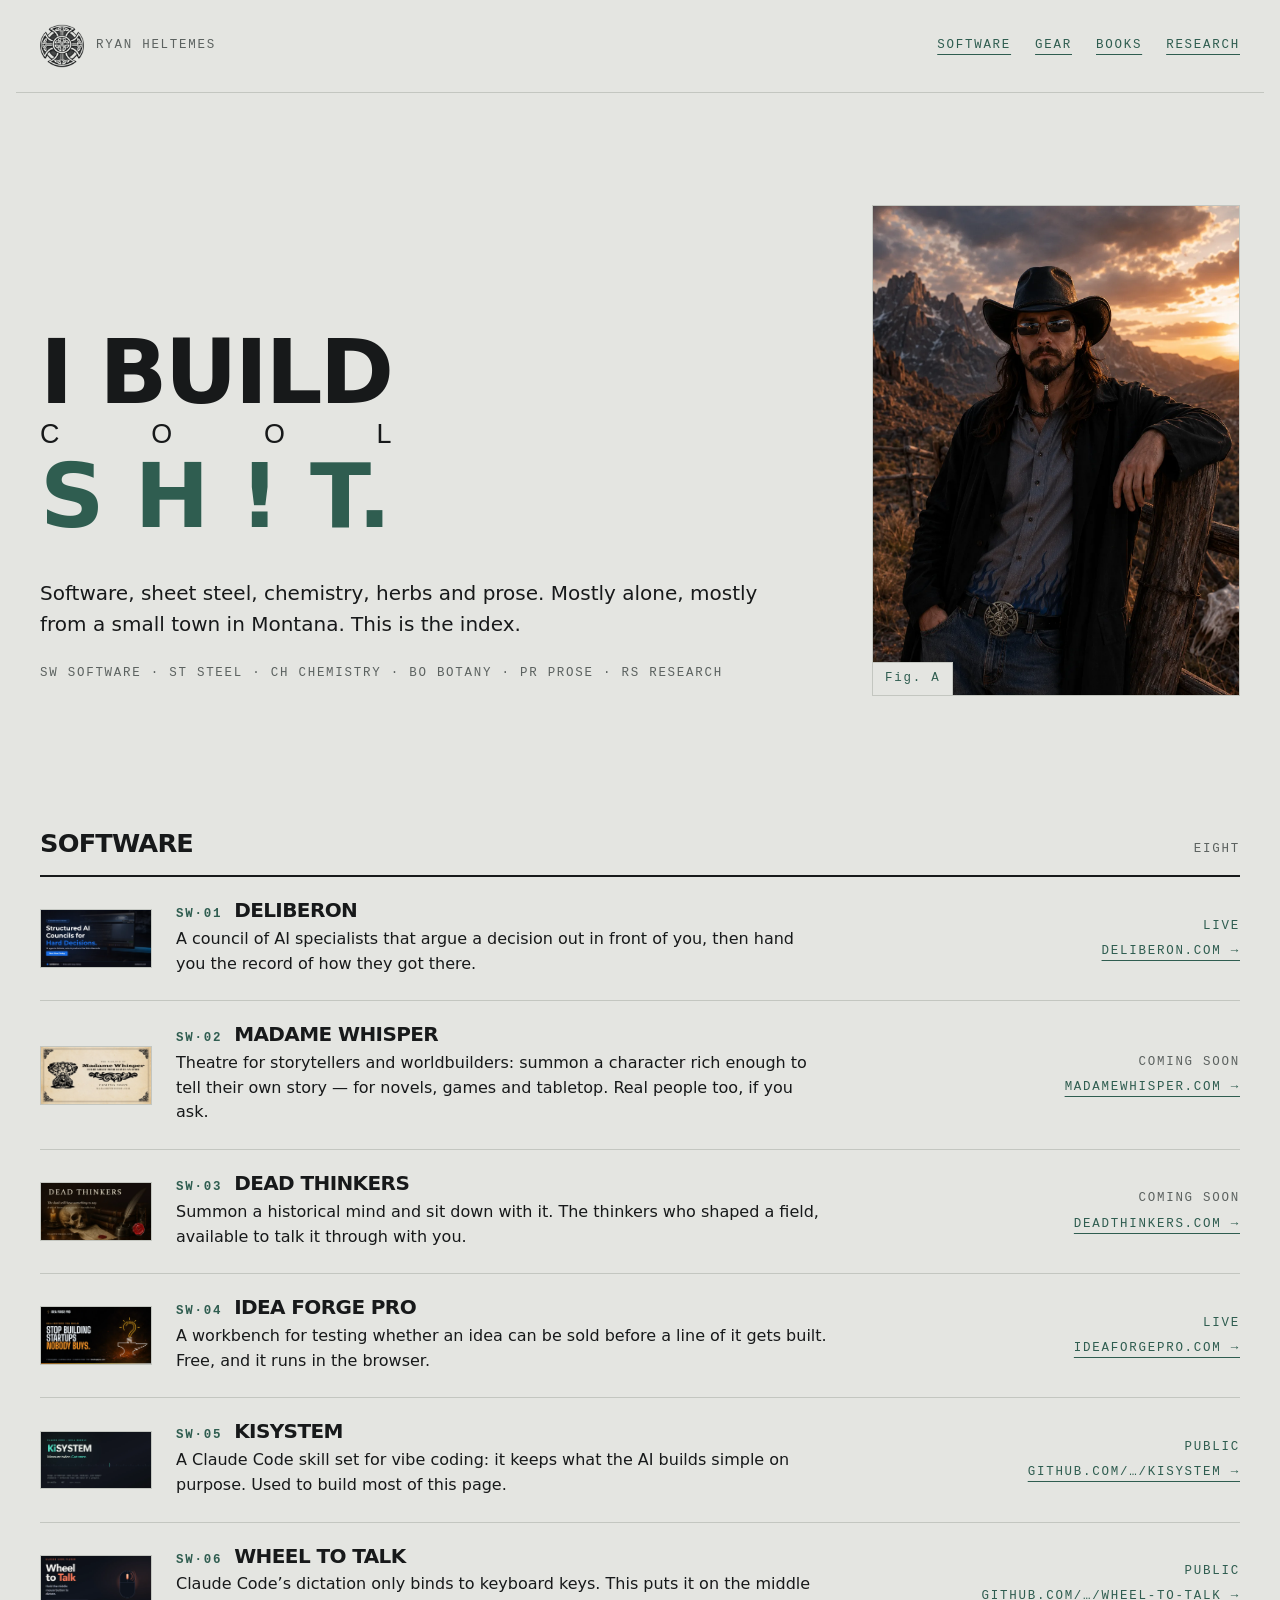
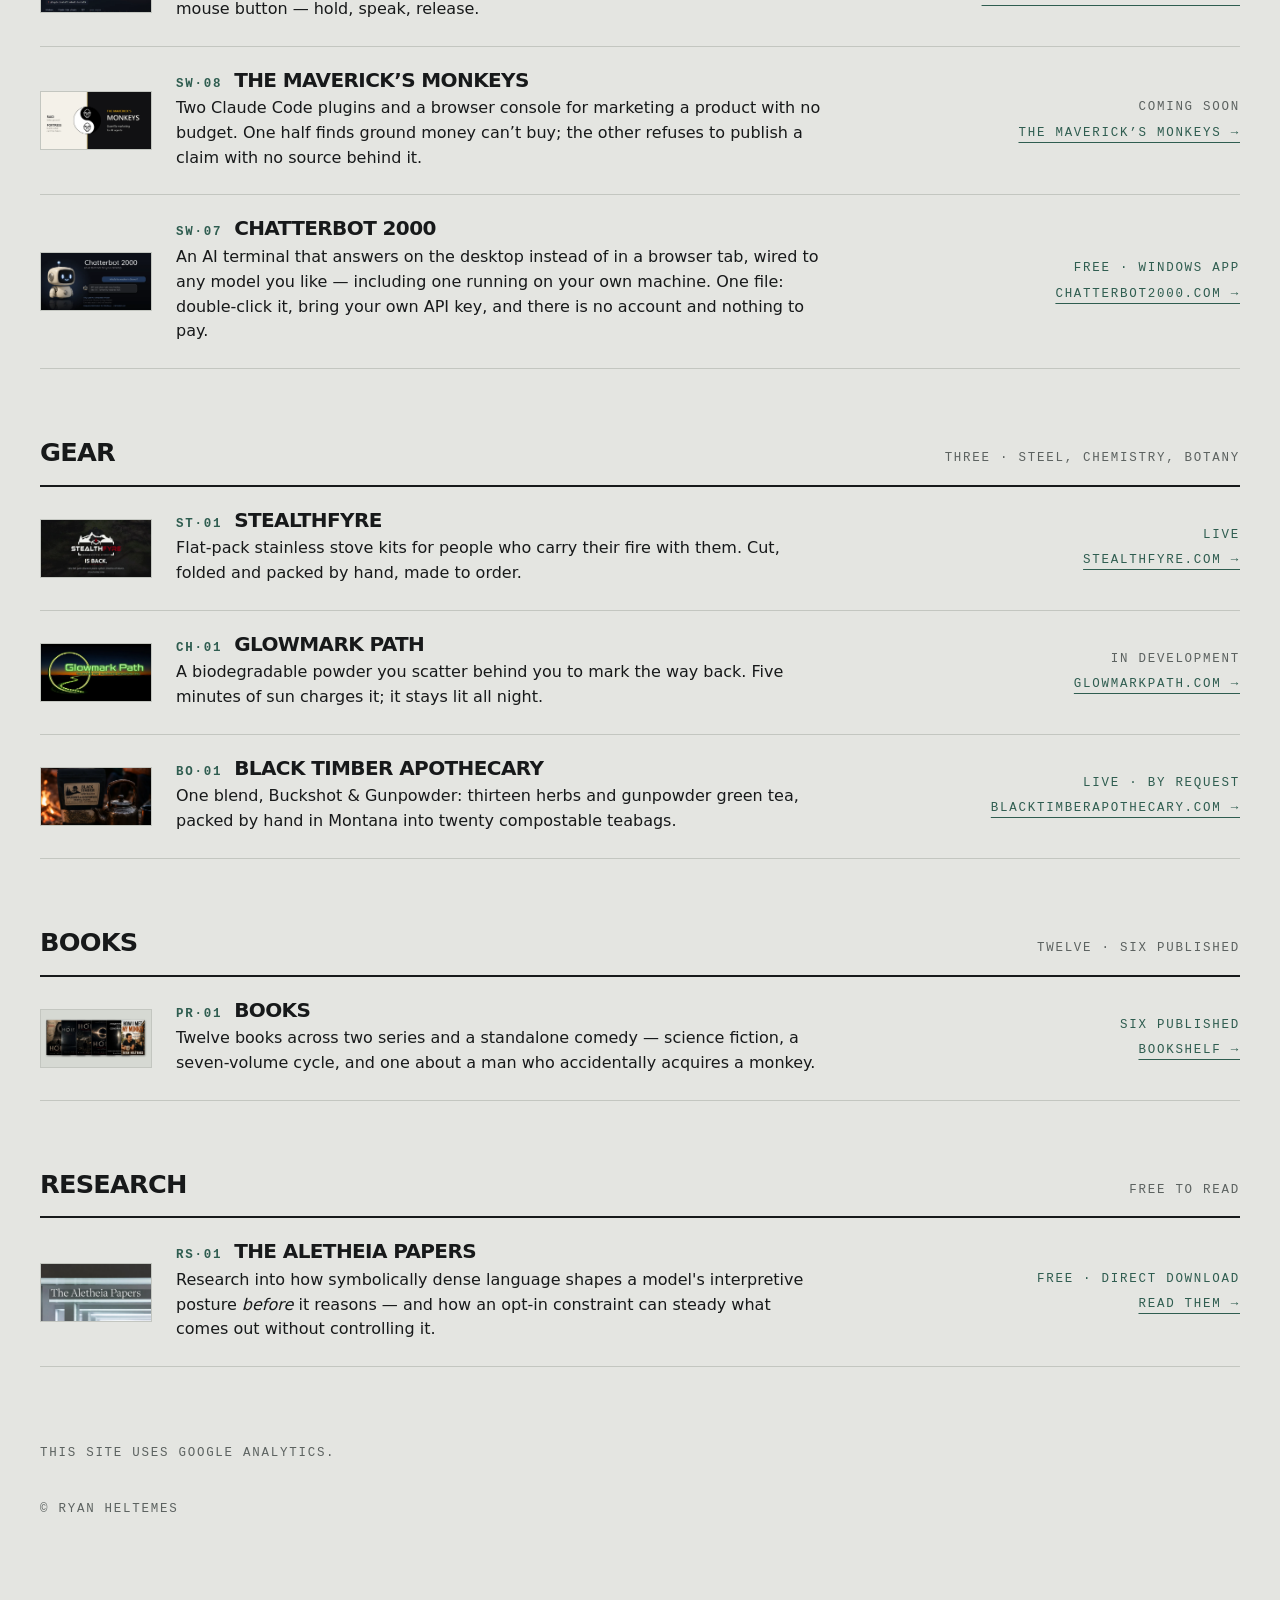
==== commit 1fadd75f: "Chatterbot is a Windows app, not a Rainmeter skin The index still described it as a Rainmeter skin t" ====
--- a/index.html
+++ b/index.html
@@ -266,12 +266,12 @@
           <span class="work-what">
             An AI terminal that answers on the desktop instead of in a browser
             tab, wired to any model you like &mdash; including one running on your
-            own machine. It is a <a href="https://www.rainmeter.net/">Rainmeter</a>
-            skin, so Rainmeter has to be installed first.
-          </span>
-        </span>
-        <span class="work-facts util">
-          <span class="status status--live">Free &middot; needs Rainmeter</span>
+            own machine. One file: double-click it, bring your own API key, and
+            there is no account and nothing to pay.
+          </span>
+        </span>
+        <span class="work-facts util">
+          <span class="status status--live">Free &middot; Windows app</span>
           <a class="go" href="https://chatterbot2000.com/?utm_source=ryan-heltemes.com&amp;utm_medium=referral&amp;utm_campaign=index-of-works">chatterbot2000.com →</a>
         </span>
       </li>
--- a/tokens.css
+++ b/tokens.css
@@ -41,6 +41,13 @@
   --mm-rule-dark: #33333a;   /* hairlines on ink */
   --mm-muted:     #7a7872;   /* secondary type on bone */
   --mm-muted-up:  #96948d;   /* secondary type on ink */
+  /* Black, white, grey and yellow — the brand's own palette, sampled from its
+     sheet. TWO yellows because one cannot do both jobs: --mm-gold reads 9.98:1
+     on ink and only 1.68:1 on bone, so it is for the dark half and for graphic
+     marks, never for text on a light ground. --mm-gold-deep is the same hue
+     darkened to 4.82:1 on bone, for the places yellow has to be readable. */
+  --mm-gold:      #f1b207;   /* graphics, seams, and type on the ink half */
+  --mm-gold-deep: #8a6300;   /* type on the bone half — passes AA at 4.82:1 */
 
   /* --- Type --------------------------------------------------------------
      No webfont. This site's owner's stated position is that it collects
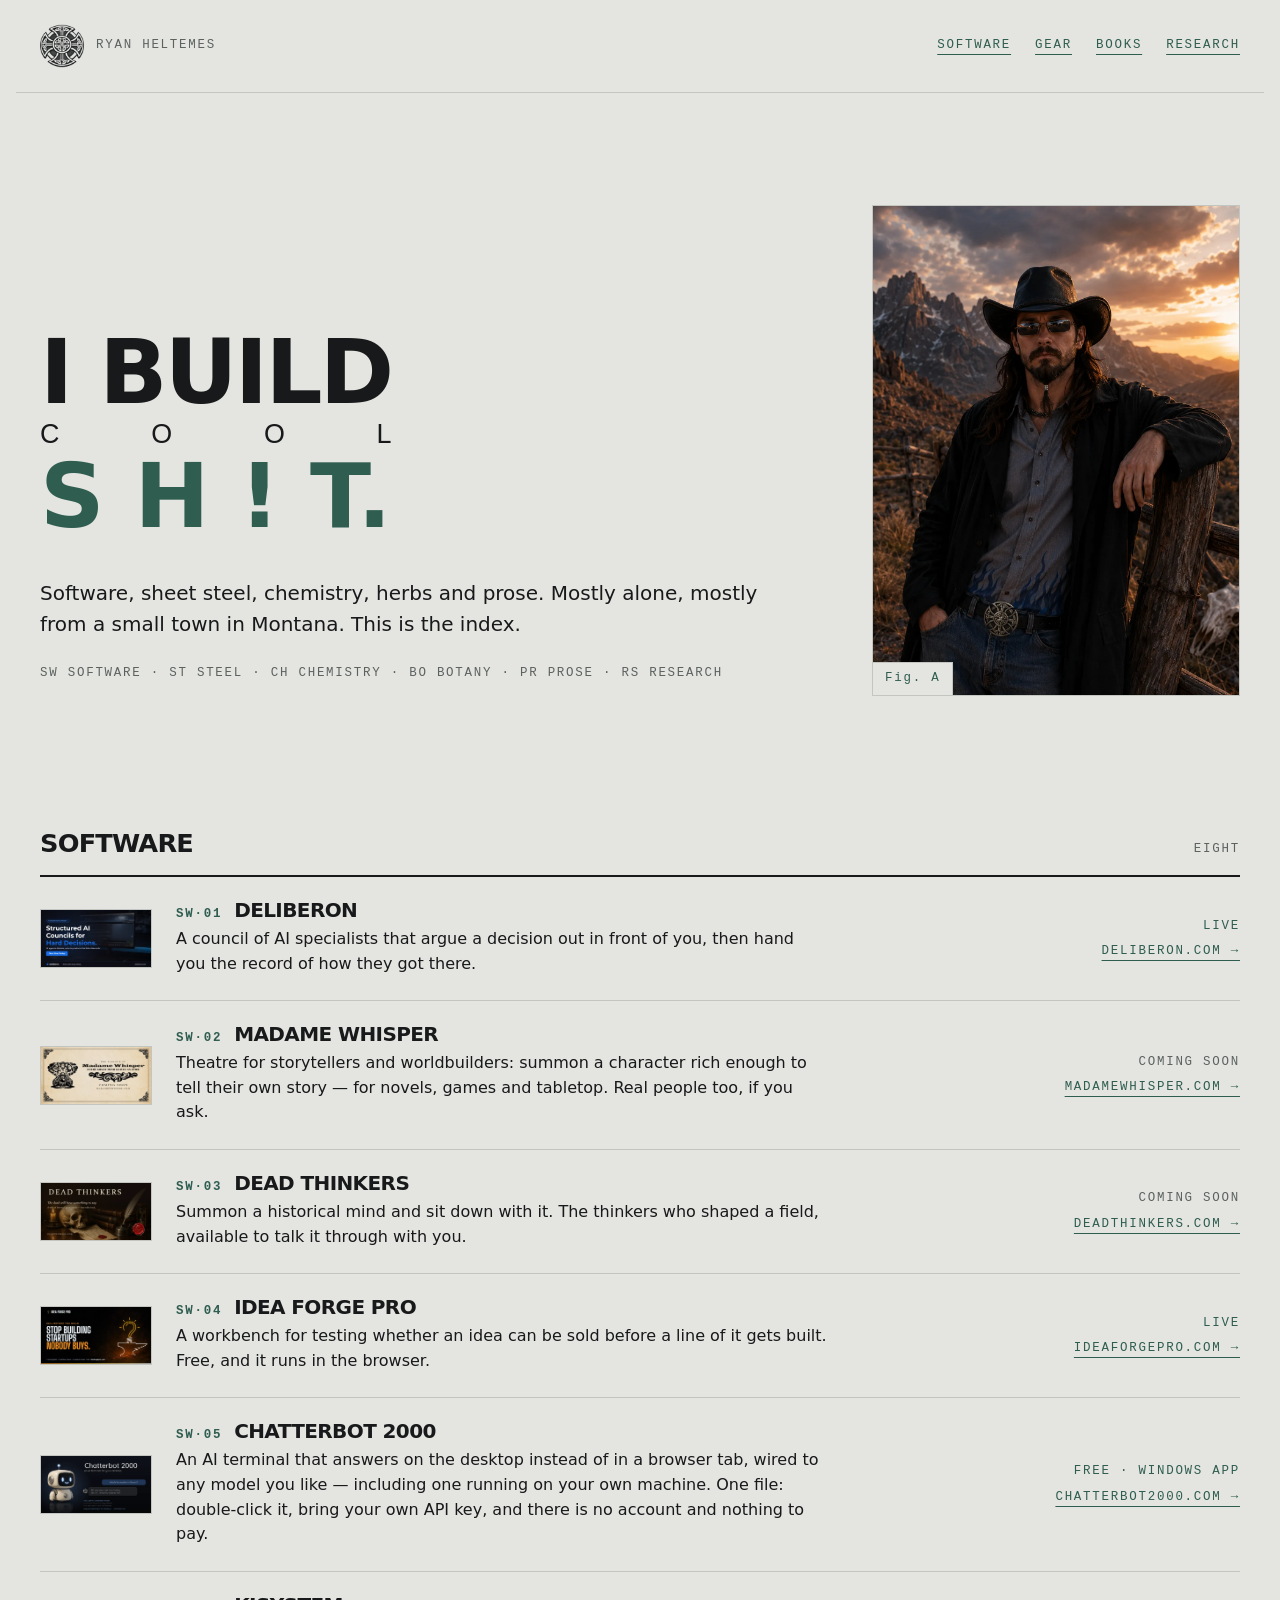
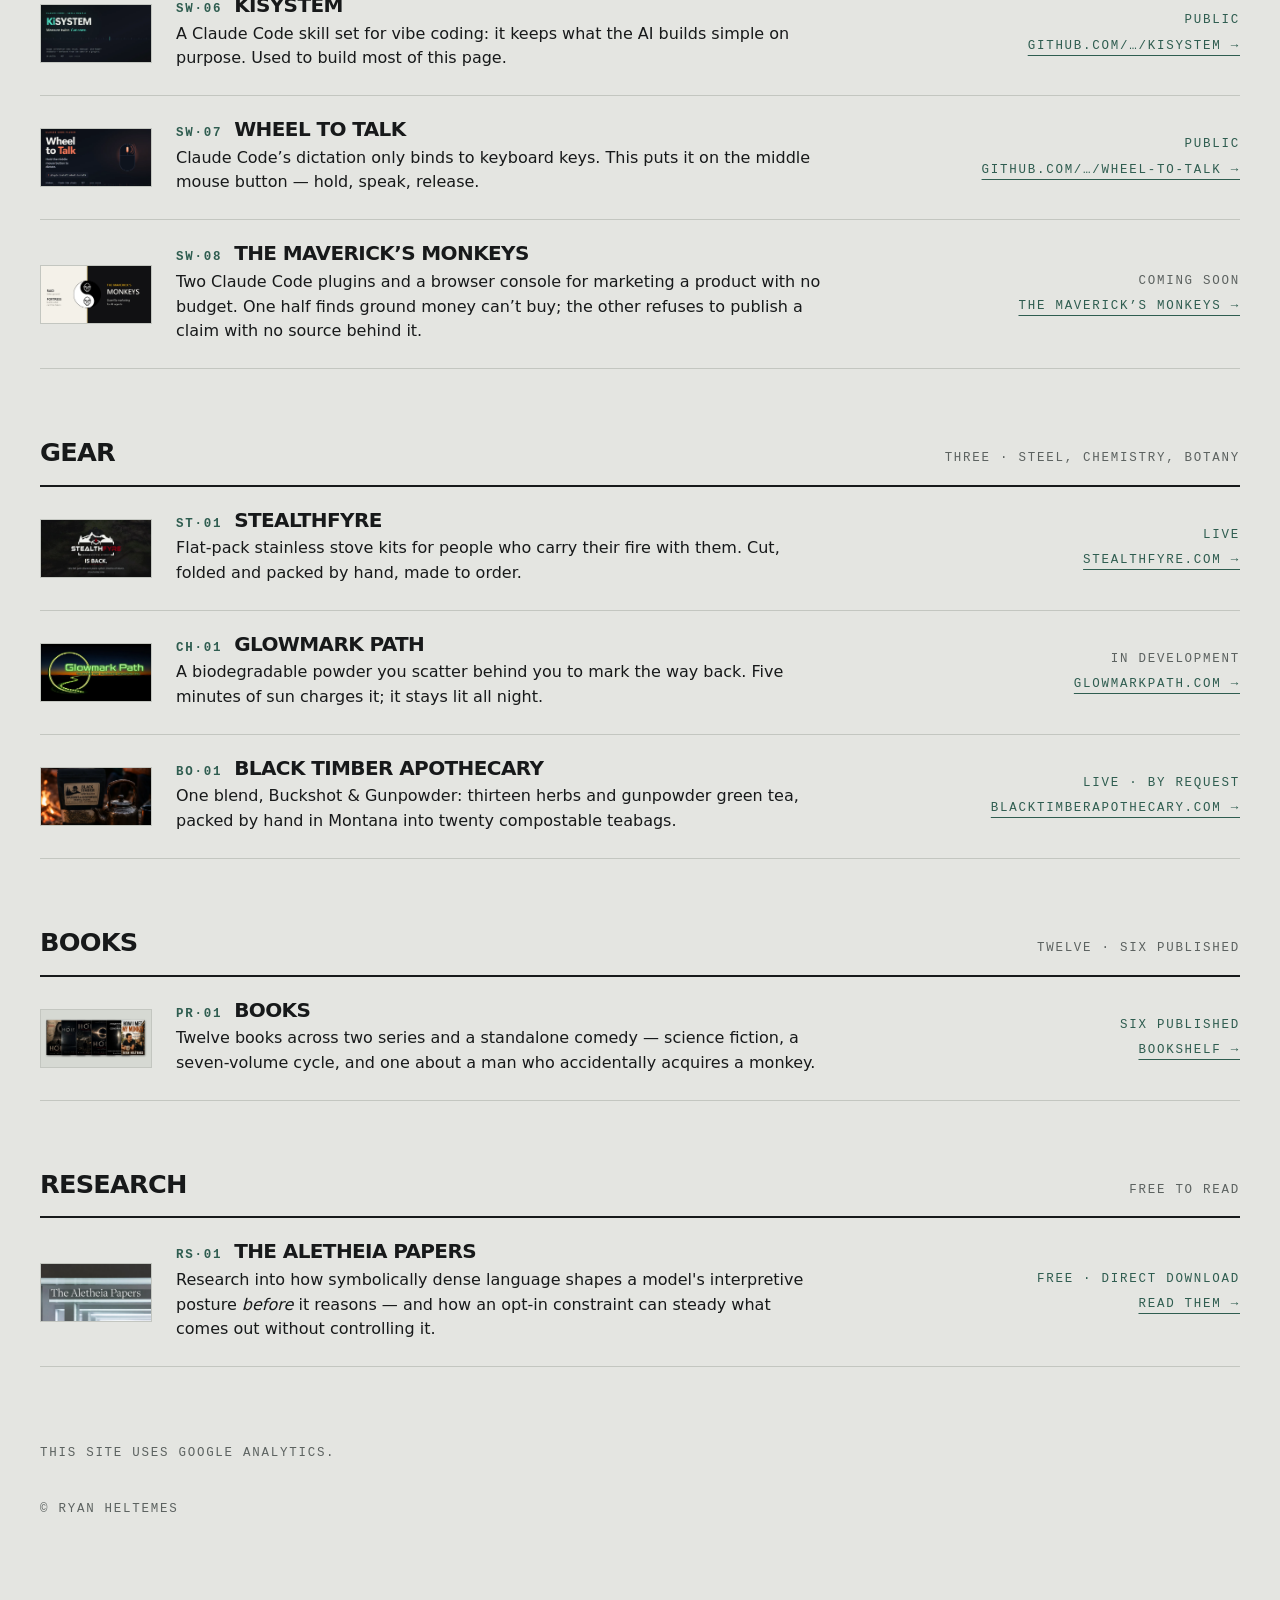
==== commit 886f43a7: "Chatterbot moves up to SW-05, and the software codes read in order again It was last in the software" ====
--- a/index.html
+++ b/index.html
@@ -211,58 +211,9 @@
 
       <li class="work-row">
         <span class="plate plate--thumb"
-              style="background-image: url('assets/works/kisystem.webp');"></span>
-        <span class="work-body">
-          <span class="work-name"><span class="work-code util">SW·05</span>KiSYSTEM</span>
-          <span class="work-what">
-            A Claude Code skill set for vibe coding: it keeps what the AI
-            builds simple on purpose. Used to build most of this page.
-          </span>
-        </span>
-        <span class="work-facts util">
-          <span class="status status--live">Public</span>
-          <a class="go" href="https://github.com/Pr1m4lc0d3/KiSYSTEM">github.com/&hellip;/KiSYSTEM →</a>
-        </span>
-      </li>
-
-      <li class="work-row">
-        <span class="plate plate--thumb"
-              style="background-image: url('assets/works/wheel-to-talk.webp');"></span>
-        <span class="work-body">
-          <span class="work-name"><span class="work-code util">SW·06</span>Wheel to Talk</span>
-          <span class="work-what">
-            Claude Code&rsquo;s dictation only binds to keyboard keys. This puts it
-            on the middle mouse button &mdash; hold, speak, release.
-          </span>
-        </span>
-        <span class="work-facts util">
-          <span class="status status--live">Public</span>
-          <a class="go" href="https://github.com/Pr1m4lc0d3/wheel-to-talk">github.com/&hellip;/wheel-to-talk →</a>
-        </span>
-      </li>
-
-      <li class="work-row">
-        <span class="plate plate--thumb"
-              style="background-image: url('assets/works/mavericks-monkeys.webp');"></span>
-        <span class="work-body">
-          <span class="work-name"><span class="work-code util">SW&middot;08</span>The Maverick&rsquo;s Monkeys</span>
-          <span class="work-what">
-            Two Claude Code plugins and a browser console for marketing a
-            product with no budget. One half finds ground money can&rsquo;t
-            buy; the other refuses to publish a claim with no source behind it.
-          </span>
-        </span>
-        <span class="work-facts util">
-          <span class="status">Coming soon</span>
-          <a class="go" href="mavericks-monkeys.html">The Maverick&rsquo;s Monkeys &rarr;</a>
-        </span>
-      </li>
-
-      <li class="work-row">
-        <span class="plate plate--thumb"
               style="background-image: url('assets/works/chatterbot-2000.webp');"></span>
         <span class="work-body">
-          <span class="work-name"><span class="work-code util">SW·07</span>Chatterbot 2000</span>
+          <span class="work-name"><span class="work-code util">SW·05</span>Chatterbot 2000</span>
           <span class="work-what">
             An AI terminal that answers on the desktop instead of in a browser
             tab, wired to any model you like &mdash; including one running on your
@@ -273,6 +224,55 @@
         <span class="work-facts util">
           <span class="status status--live">Free &middot; Windows app</span>
           <a class="go" href="https://chatterbot2000.com/?utm_source=ryan-heltemes.com&amp;utm_medium=referral&amp;utm_campaign=index-of-works">chatterbot2000.com →</a>
+        </span>
+      </li>
+
+      <li class="work-row">
+        <span class="plate plate--thumb"
+              style="background-image: url('assets/works/kisystem.webp');"></span>
+        <span class="work-body">
+          <span class="work-name"><span class="work-code util">SW·06</span>KiSYSTEM</span>
+          <span class="work-what">
+            A Claude Code skill set for vibe coding: it keeps what the AI
+            builds simple on purpose. Used to build most of this page.
+          </span>
+        </span>
+        <span class="work-facts util">
+          <span class="status status--live">Public</span>
+          <a class="go" href="https://github.com/Pr1m4lc0d3/KiSYSTEM">github.com/&hellip;/KiSYSTEM →</a>
+        </span>
+      </li>
+
+      <li class="work-row">
+        <span class="plate plate--thumb"
+              style="background-image: url('assets/works/wheel-to-talk.webp');"></span>
+        <span class="work-body">
+          <span class="work-name"><span class="work-code util">SW·07</span>Wheel to Talk</span>
+          <span class="work-what">
+            Claude Code&rsquo;s dictation only binds to keyboard keys. This puts it
+            on the middle mouse button &mdash; hold, speak, release.
+          </span>
+        </span>
+        <span class="work-facts util">
+          <span class="status status--live">Public</span>
+          <a class="go" href="https://github.com/Pr1m4lc0d3/wheel-to-talk">github.com/&hellip;/wheel-to-talk →</a>
+        </span>
+      </li>
+
+      <li class="work-row">
+        <span class="plate plate--thumb"
+              style="background-image: url('assets/works/mavericks-monkeys.webp');"></span>
+        <span class="work-body">
+          <span class="work-name"><span class="work-code util">SW·08</span>The Maverick&rsquo;s Monkeys</span>
+          <span class="work-what">
+            Two Claude Code plugins and a browser console for marketing a
+            product with no budget. One half finds ground money can&rsquo;t
+            buy; the other refuses to publish a claim with no source behind it.
+          </span>
+        </span>
+        <span class="work-facts util">
+          <span class="status">Coming soon</span>
+          <a class="go" href="mavericks-monkeys.html">The Maverick&rsquo;s Monkeys &rarr;</a>
         </span>
       </li>
 
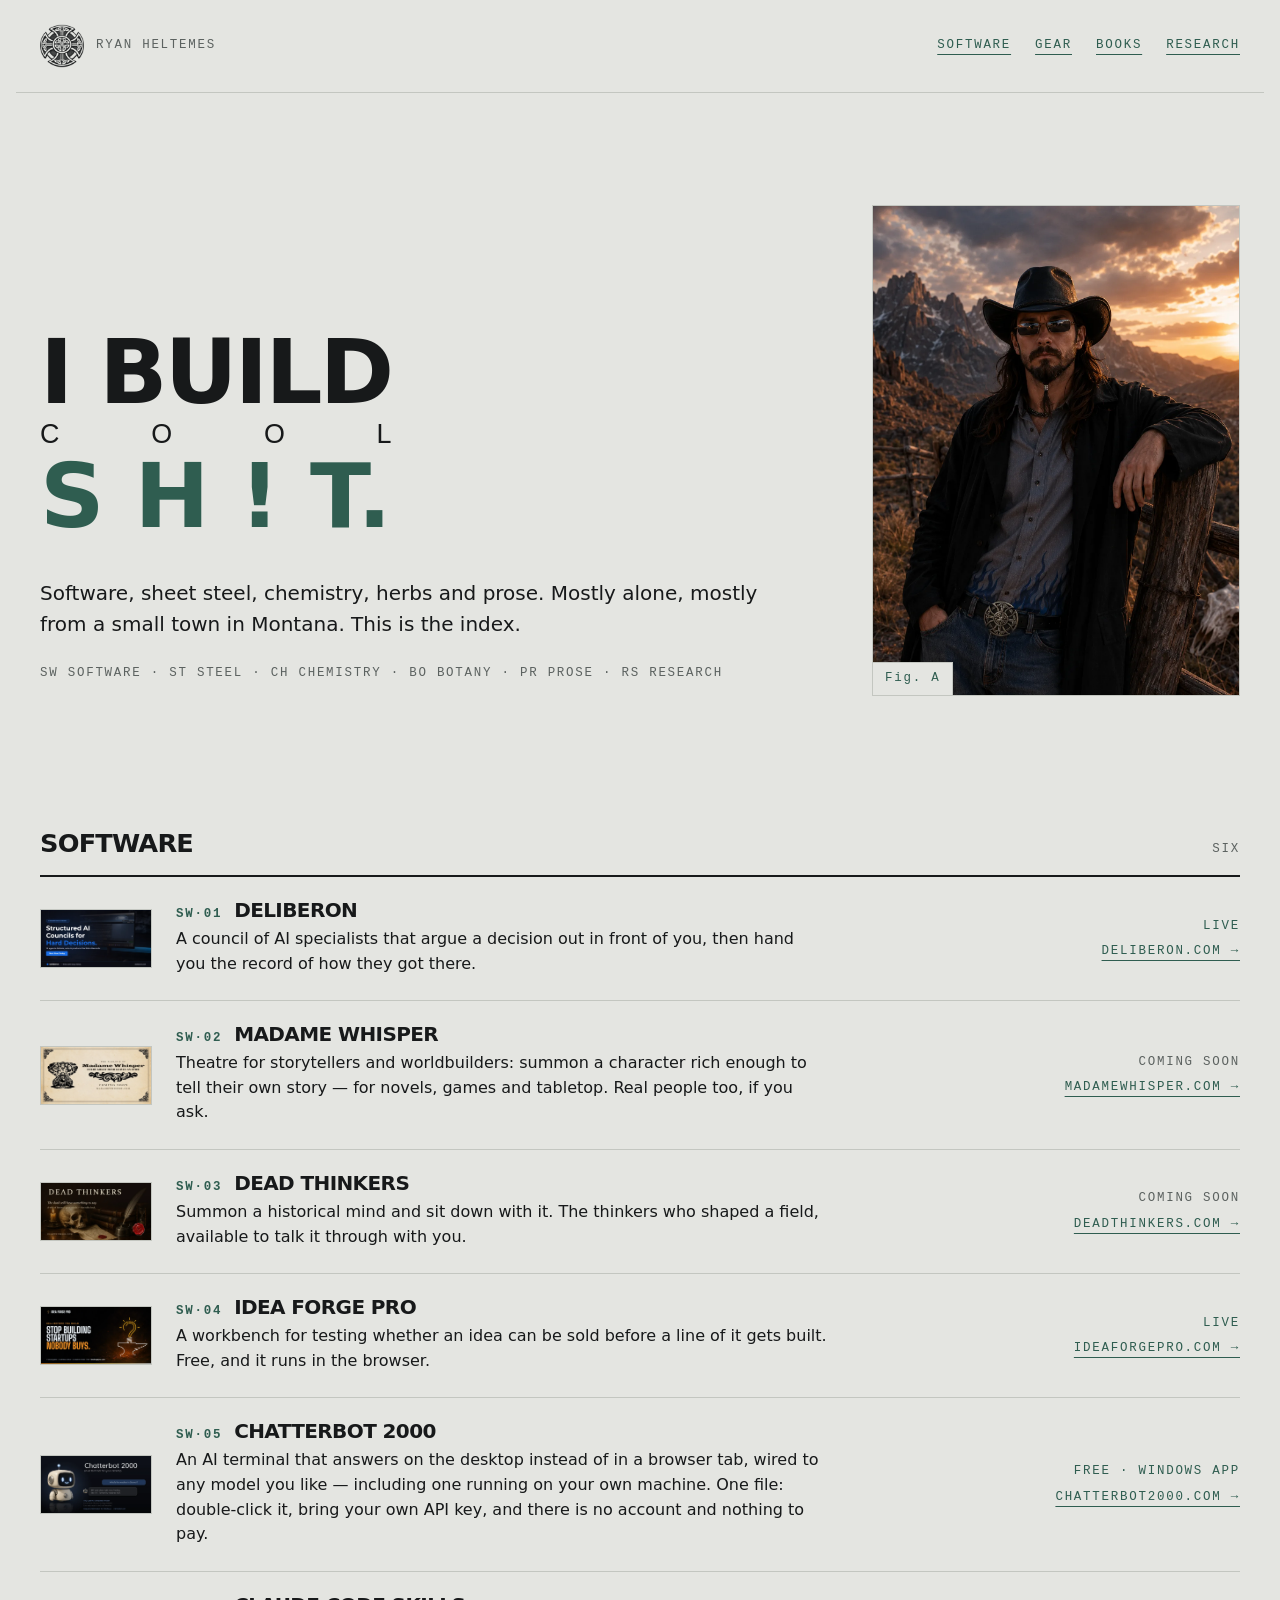
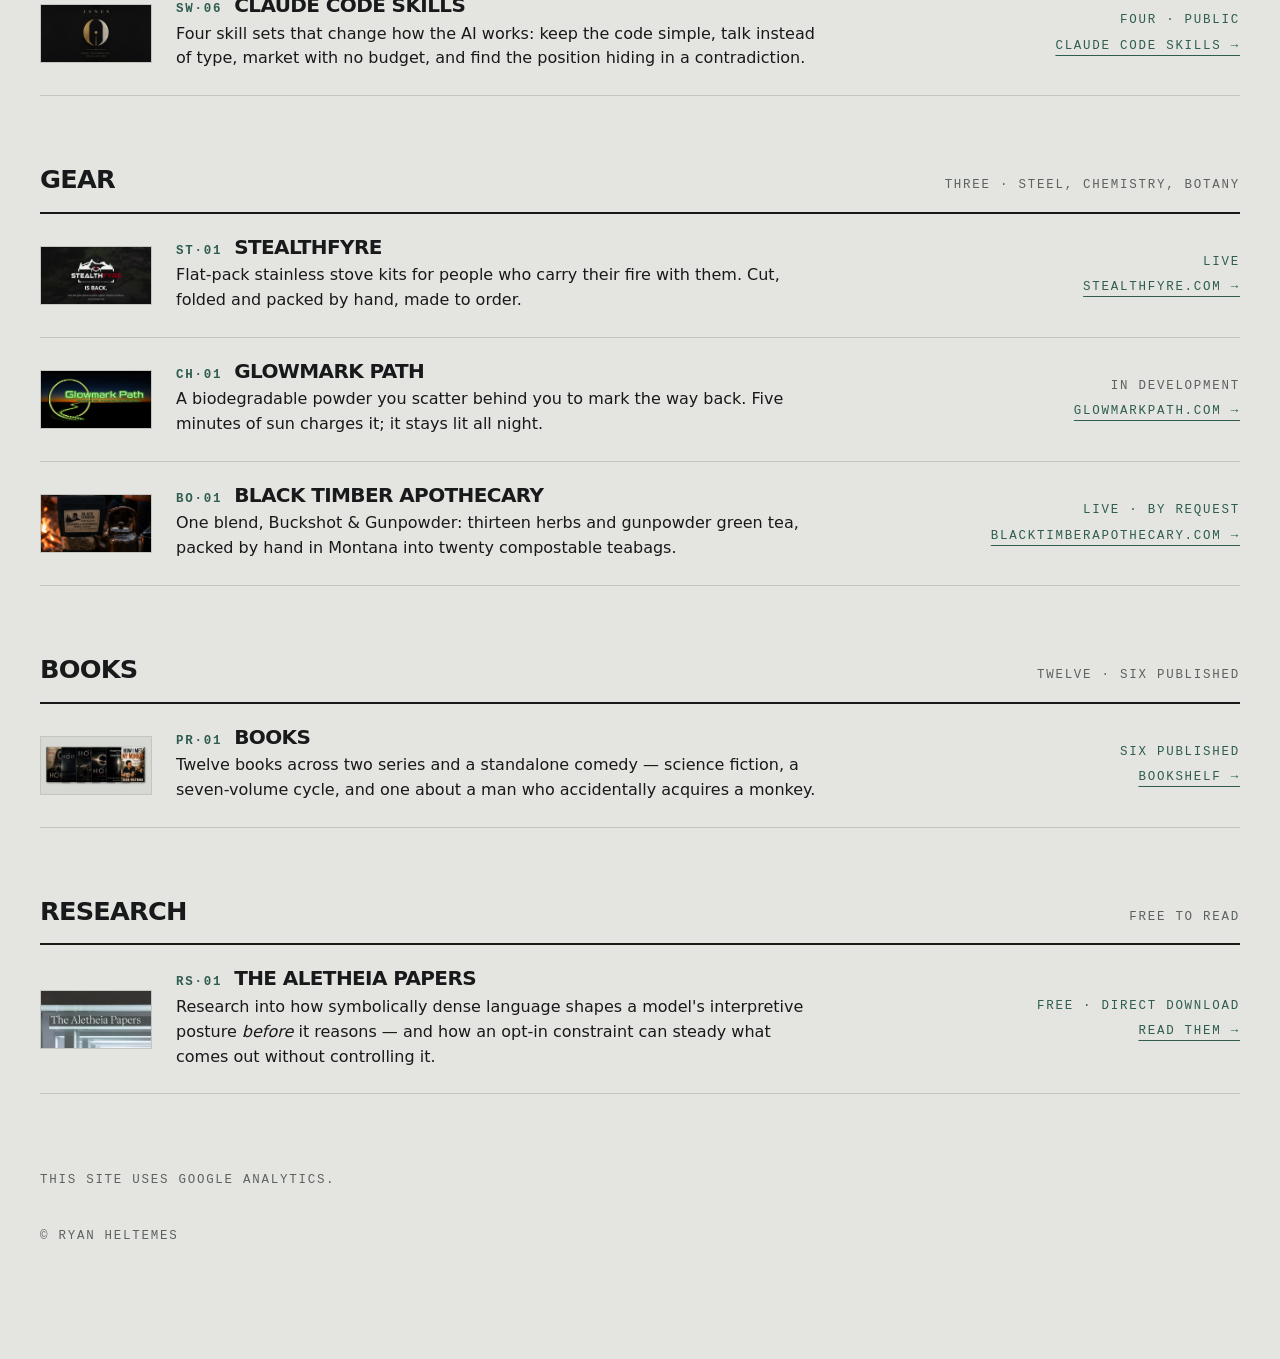
==== commit ff30249f: "Skills get their own page; the index carries one door Four Claude Code skills existed and three had " ====
--- a/index.html
+++ b/index.html
@@ -122,7 +122,7 @@
 
     <div class="group-head" id="software">
       <h2 class="group-name">Software</h2>
-      <span class="util">Eight</span>
+      <span class="util">Six</span>
     </div>
 
     <ul class="work-list">
@@ -227,52 +227,25 @@
         </span>
       </li>
 
-      <li class="work-row">
-        <span class="plate plate--thumb"
-              style="background-image: url('assets/works/kisystem.webp');"></span>
-        <span class="work-body">
-          <span class="work-name"><span class="work-code util">SW·06</span>KiSYSTEM</span>
-          <span class="work-what">
-            A Claude Code skill set for vibe coding: it keeps what the AI
-            builds simple on purpose. Used to build most of this page.
-          </span>
-        </span>
-        <span class="work-facts util">
-          <span class="status status--live">Public</span>
-          <a class="go" href="https://github.com/Pr1m4lc0d3/KiSYSTEM">github.com/&hellip;/KiSYSTEM →</a>
-        </span>
-      </li>
-
-      <li class="work-row">
-        <span class="plate plate--thumb"
-              style="background-image: url('assets/works/wheel-to-talk.webp');"></span>
-        <span class="work-body">
-          <span class="work-name"><span class="work-code util">SW·07</span>Wheel to Talk</span>
-          <span class="work-what">
-            Claude Code&rsquo;s dictation only binds to keyboard keys. This puts it
-            on the middle mouse button &mdash; hold, speak, release.
-          </span>
-        </span>
-        <span class="work-facts util">
-          <span class="status status--live">Public</span>
-          <a class="go" href="https://github.com/Pr1m4lc0d3/wheel-to-talk">github.com/&hellip;/wheel-to-talk →</a>
-        </span>
-      </li>
-
-      <li class="work-row">
-        <span class="plate plate--thumb"
-              style="background-image: url('assets/works/mavericks-monkeys.webp');"></span>
-        <span class="work-body">
-          <span class="work-name"><span class="work-code util">SW·08</span>The Maverick&rsquo;s Monkeys</span>
-          <span class="work-what">
-            Two Claude Code plugins and a browser console for marketing a
-            product with no budget. One half finds ground money can&rsquo;t
-            buy; the other refuses to publish a claim with no source behind it.
-          </span>
-        </span>
-        <span class="work-facts util">
-          <span class="status">Coming soon</span>
-          <a class="go" href="mavericks-monkeys.html">The Maverick&rsquo;s Monkeys &rarr;</a>
+      <!-- ONE door for four skills (was SW·06 KiSYSTEM, SW·07 Wheel to Talk,
+           SW·08 Maverick's Monkeys as separate rows, 2026-08-11). They are the
+           same kind of thing and the list was growing a row per skill; the
+           names and statuses now live on skills.html, which is canonical for
+           them. Adding a fifth skill costs this page nothing. -->
+      <li class="work-row">
+        <span class="plate plate--thumb"
+              style="background-image: url('assets/works/janus.webp');"></span>
+        <span class="work-body">
+          <span class="work-name"><span class="work-code util">SW·06</span>Claude Code skills</span>
+          <span class="work-what">
+            Four skill sets that change how the AI works: keep the code simple,
+            talk instead of type, market with no budget, and find the position
+            hiding in a contradiction.
+          </span>
+        </span>
+        <span class="work-facts util">
+          <span class="status status--live">Four &middot; public</span>
+          <a class="go" href="skills.html">Claude Code skills &rarr;</a>
         </span>
       </li>
 
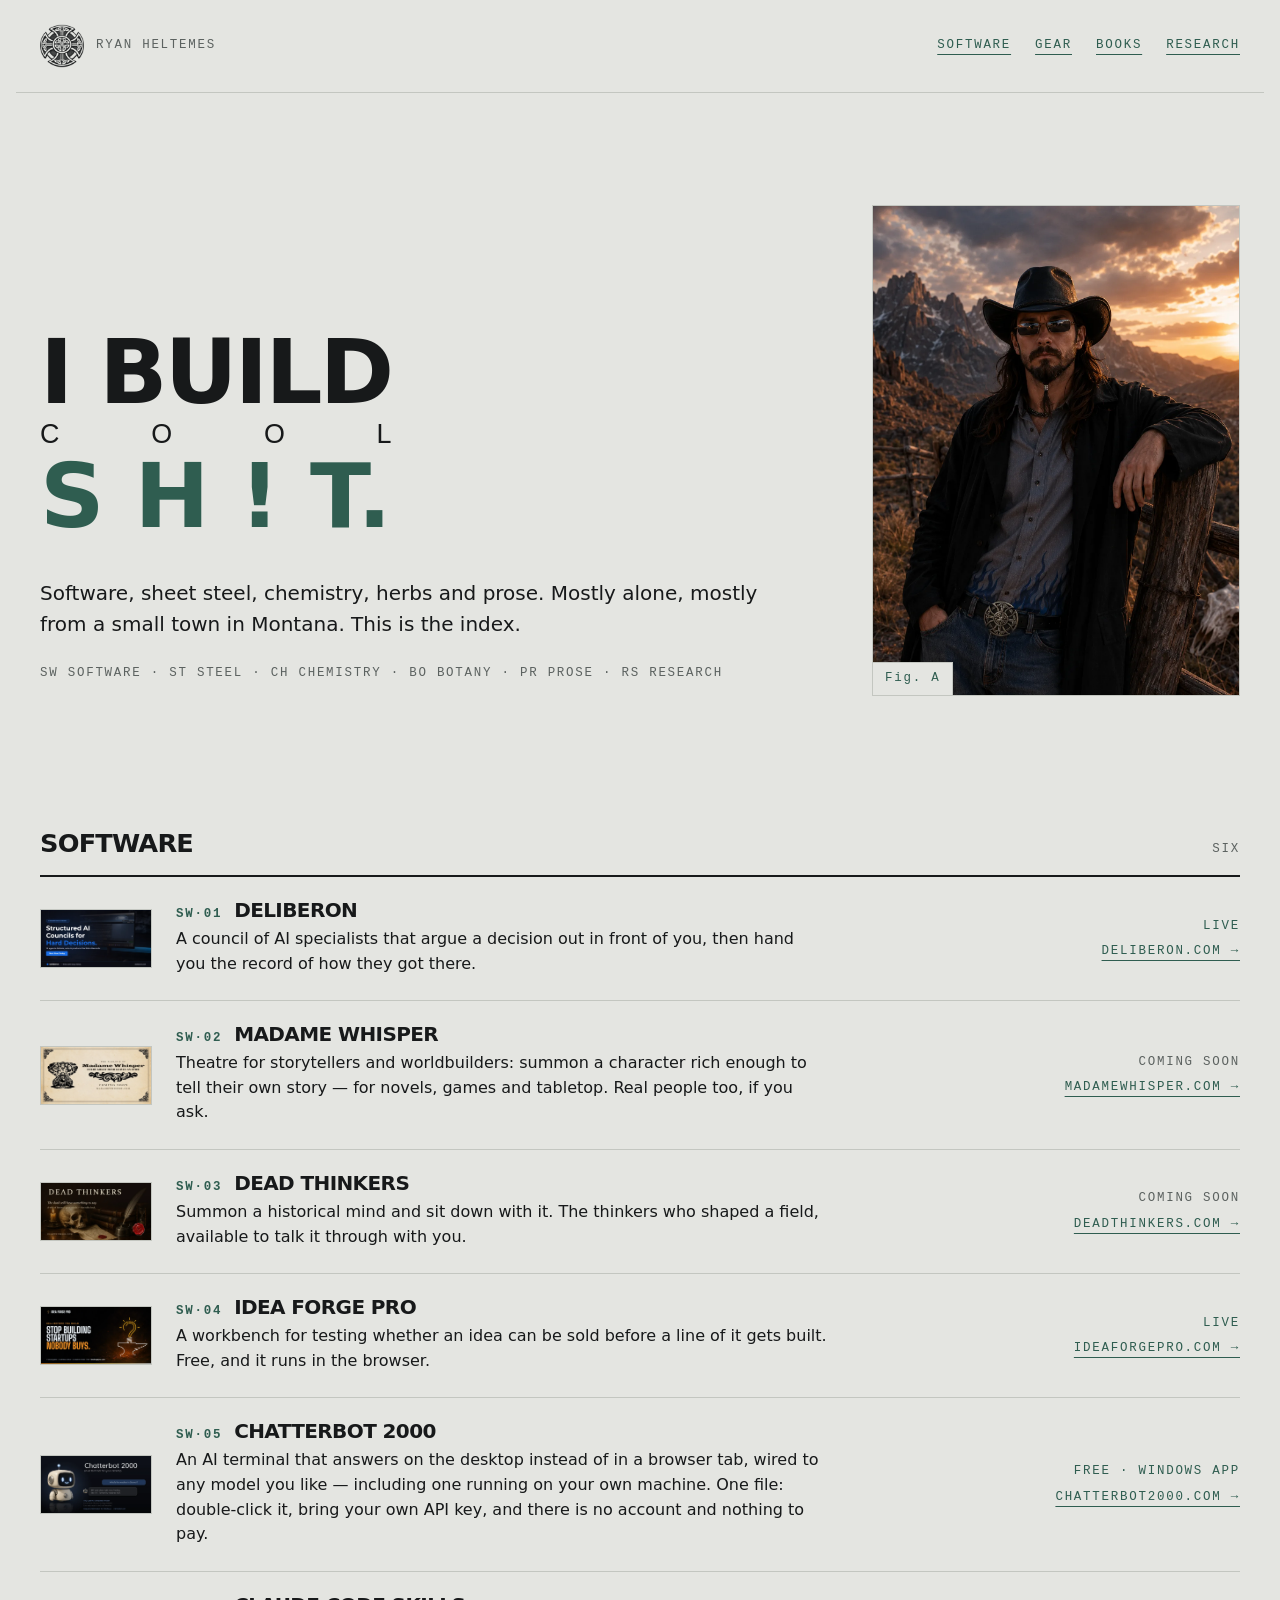
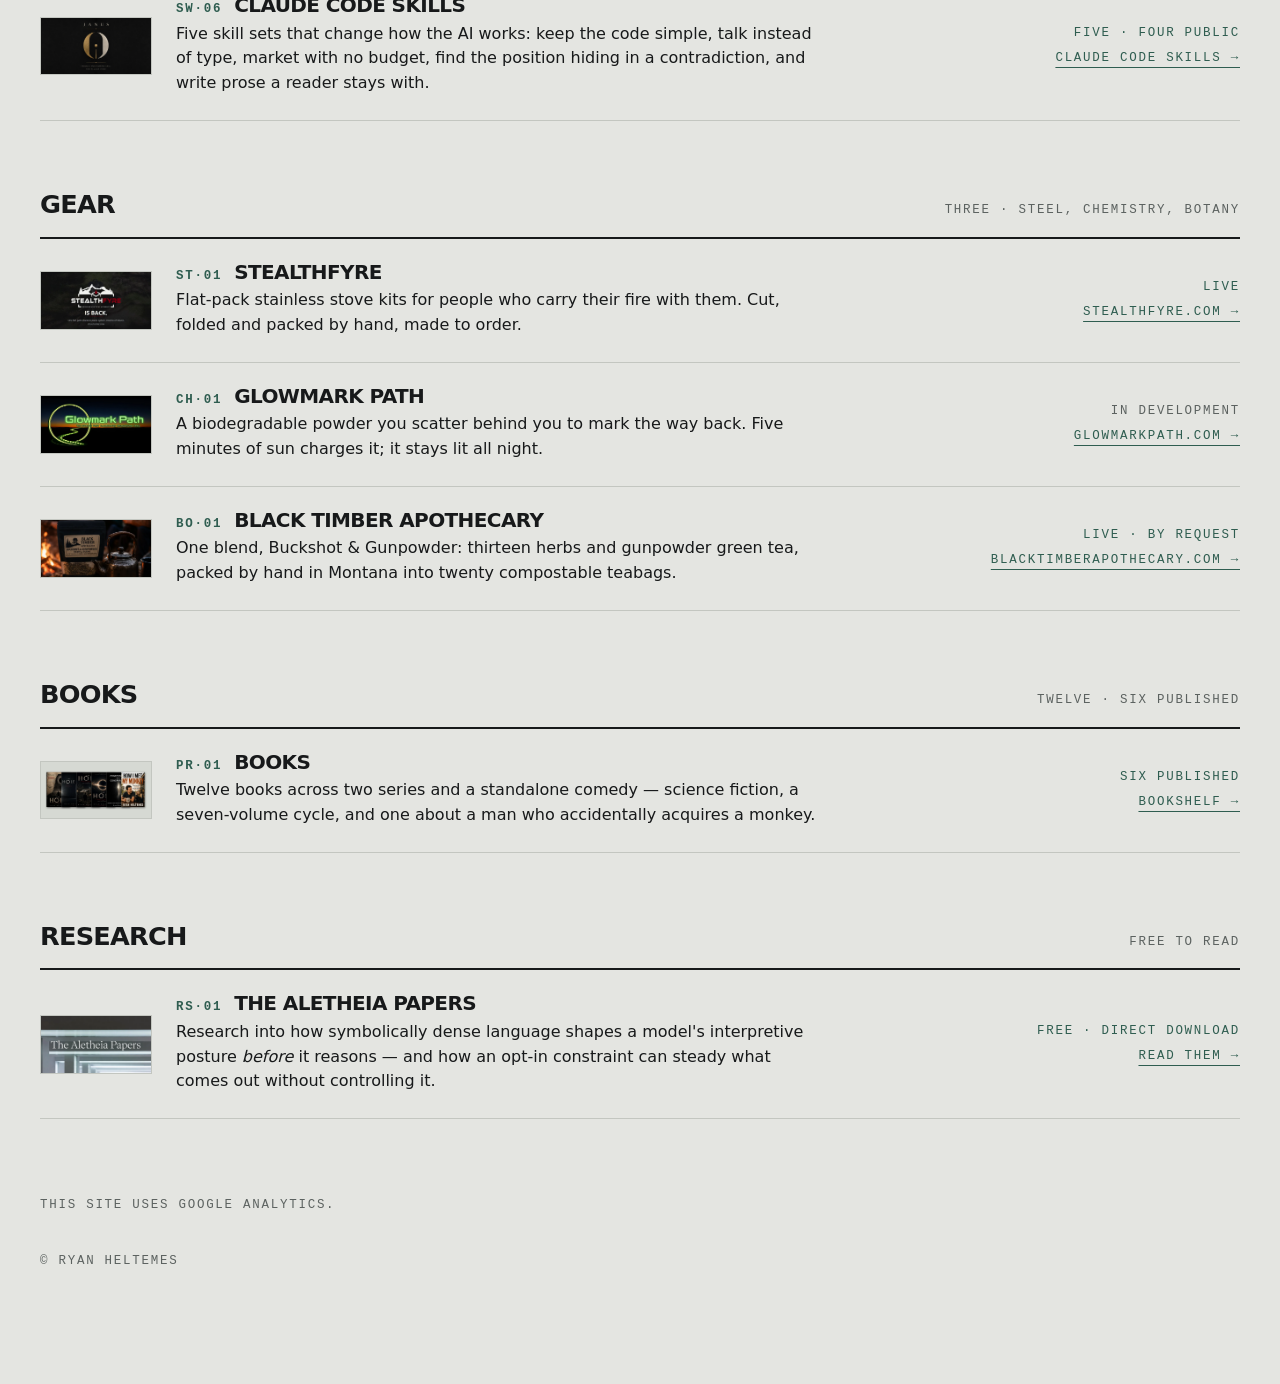
==== commit 594eb204: "Peitho takes SK-05, and the counts follow it The skills page is canonical for the list, so one new r" ====
--- a/index.html
+++ b/index.html
@@ -227,24 +227,24 @@
         </span>
       </li>
 
-      <!-- ONE door for four skills (was SW·06 KiSYSTEM, SW·07 Wheel to Talk,
-           SW·08 Maverick's Monkeys as separate rows, 2026-08-11). They are the
-           same kind of thing and the list was growing a row per skill; the
-           names and statuses now live on skills.html, which is canonical for
-           them. Adding a fifth skill costs this page nothing. -->
+      <!-- ONE door for five skills (was SW·06 KiSYSTEM, SW·07 Wheel to Talk,
+           SW·08 Maverick's Monkeys as separate rows, 2026-08-11). Names and
+           statuses live on skills.html, which is canonical. Adding a skill
+           costs a count and a clause here, never a row; the status splits
+           total from public, because not every skill has a public repo. -->
       <li class="work-row">
         <span class="plate plate--thumb"
               style="background-image: url('assets/works/janus.webp');"></span>
         <span class="work-body">
           <span class="work-name"><span class="work-code util">SW·06</span>Claude Code skills</span>
           <span class="work-what">
-            Four skill sets that change how the AI works: keep the code simple,
-            talk instead of type, market with no budget, and find the position
-            hiding in a contradiction.
-          </span>
-        </span>
-        <span class="work-facts util">
-          <span class="status status--live">Four &middot; public</span>
+            Five skill sets that change how the AI works: keep the code simple,
+            talk instead of type, market with no budget, find the position
+            hiding in a contradiction, and write prose a reader stays with.
+          </span>
+        </span>
+        <span class="work-facts util">
+          <span class="status status--live">Five &middot; four public</span>
           <a class="go" href="skills.html">Claude Code skills &rarr;</a>
         </span>
       </li>
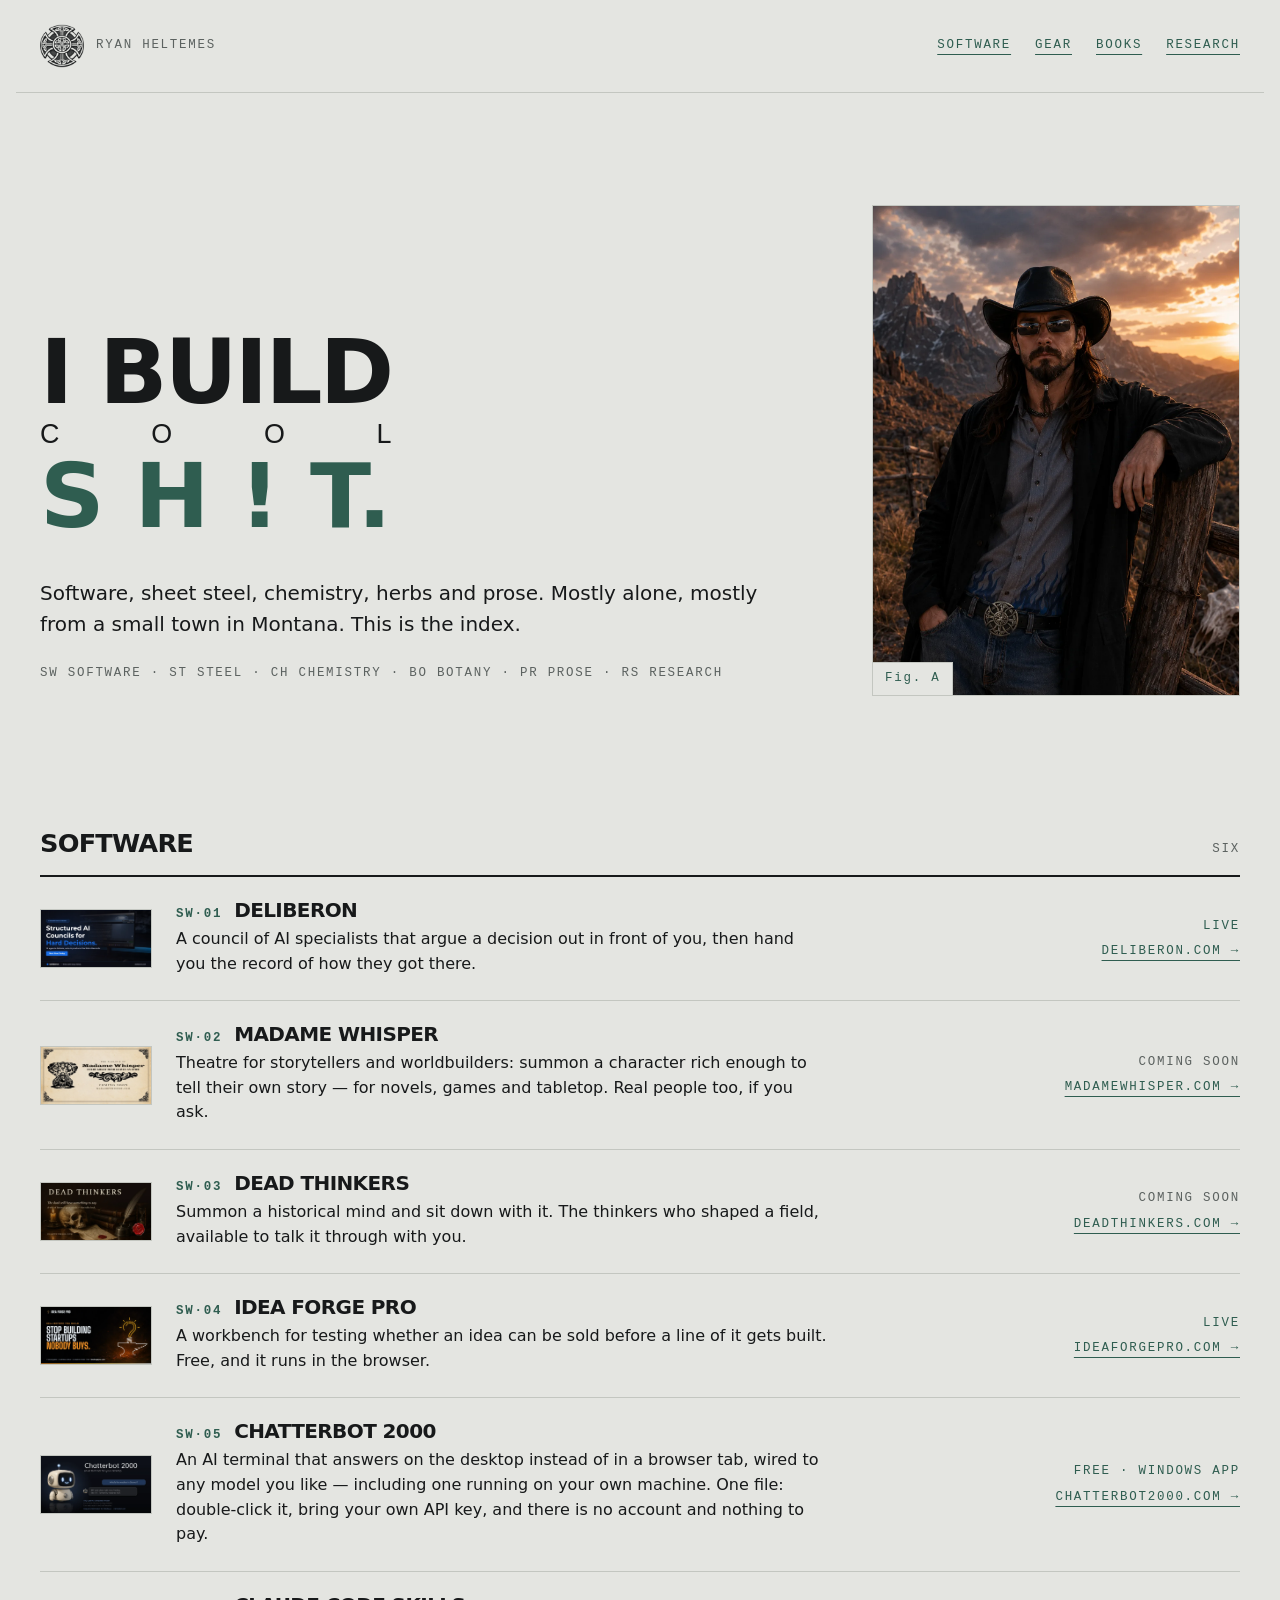
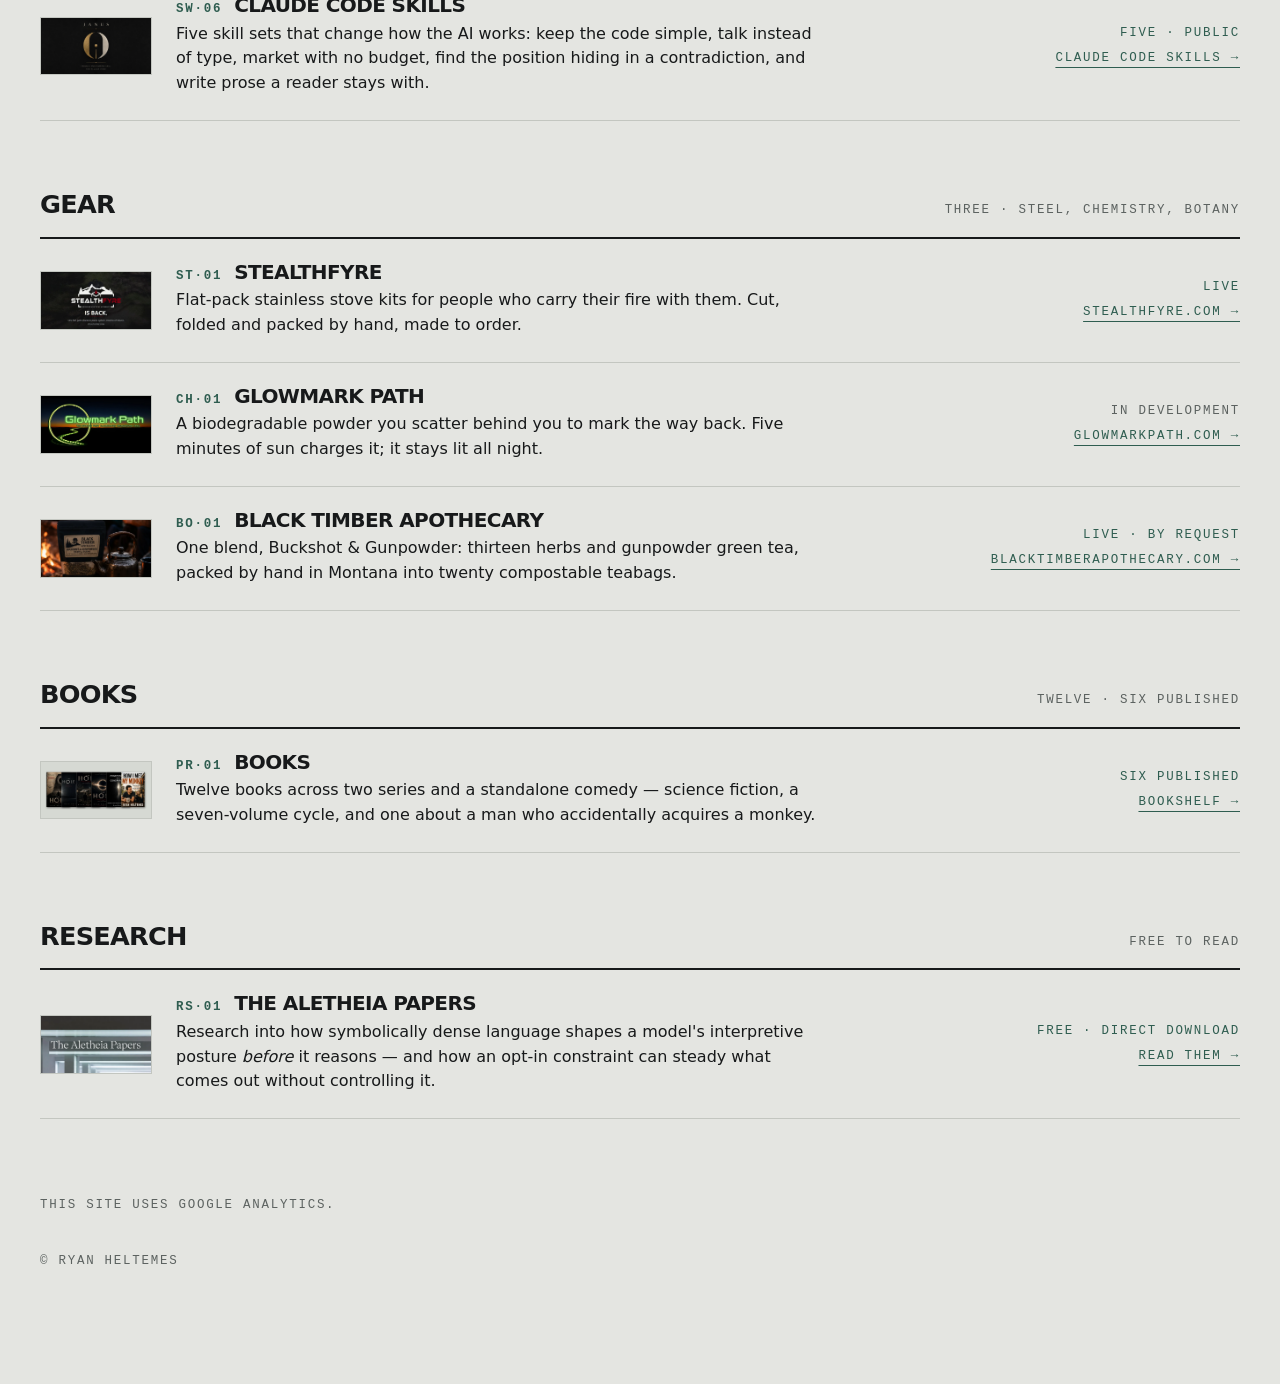
==== commit f72c2250: "Peitho is public, so SK-05 says so The repo exists at github.com/Pr1m4lc0d3/peitho, MIT like the oth" ====
--- a/index.html
+++ b/index.html
@@ -230,8 +230,8 @@
       <!-- ONE door for five skills (was SW·06 KiSYSTEM, SW·07 Wheel to Talk,
            SW·08 Maverick's Monkeys as separate rows, 2026-08-11). Names and
            statuses live on skills.html, which is canonical. Adding a skill
-           costs a count and a clause here, never a row; the status splits
-           total from public, because not every skill has a public repo. -->
+           costs a count and a clause here, never a row; split the status
+           ("Five, four public") whenever one of them has no public repo. -->
       <li class="work-row">
         <span class="plate plate--thumb"
               style="background-image: url('assets/works/janus.webp');"></span>
@@ -244,7 +244,7 @@
           </span>
         </span>
         <span class="work-facts util">
-          <span class="status status--live">Five &middot; four public</span>
+          <span class="status status--live">Five &middot; public</span>
           <a class="go" href="skills.html">Claude Code skills &rarr;</a>
         </span>
       </li>
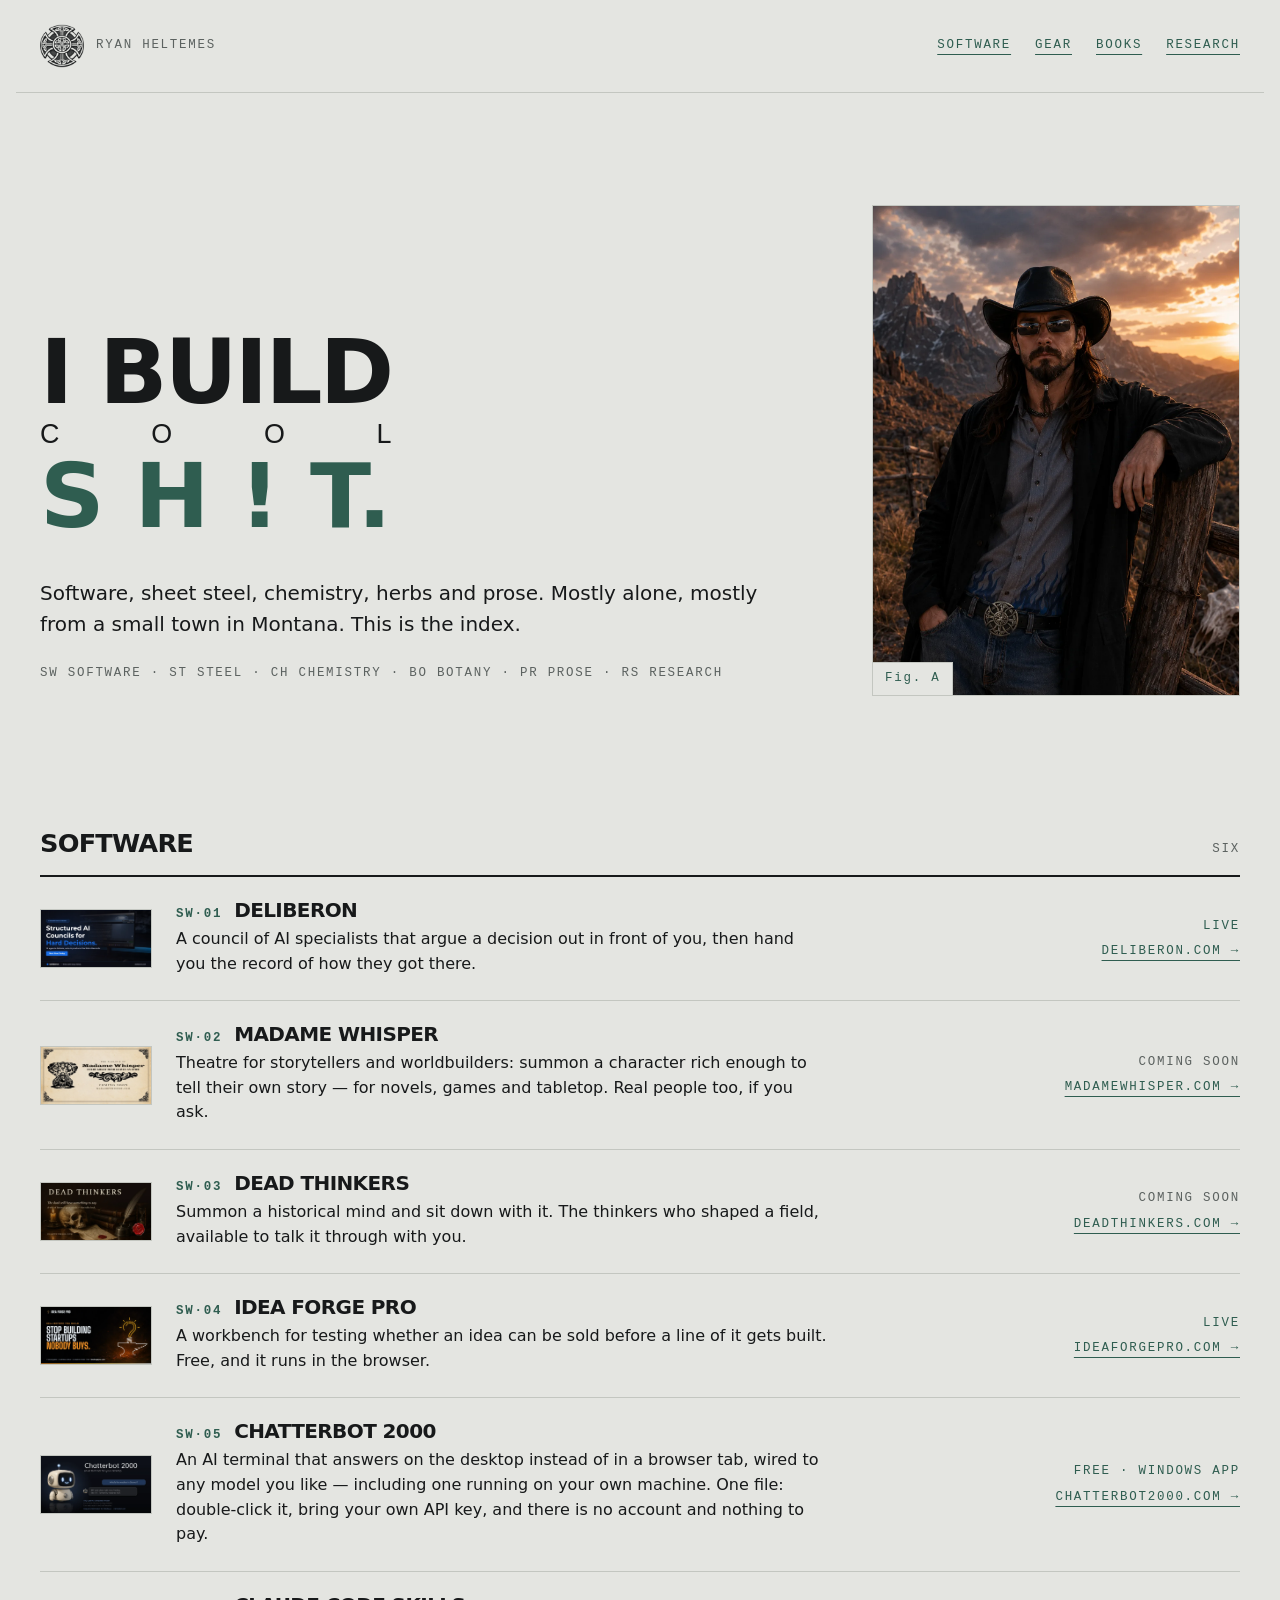
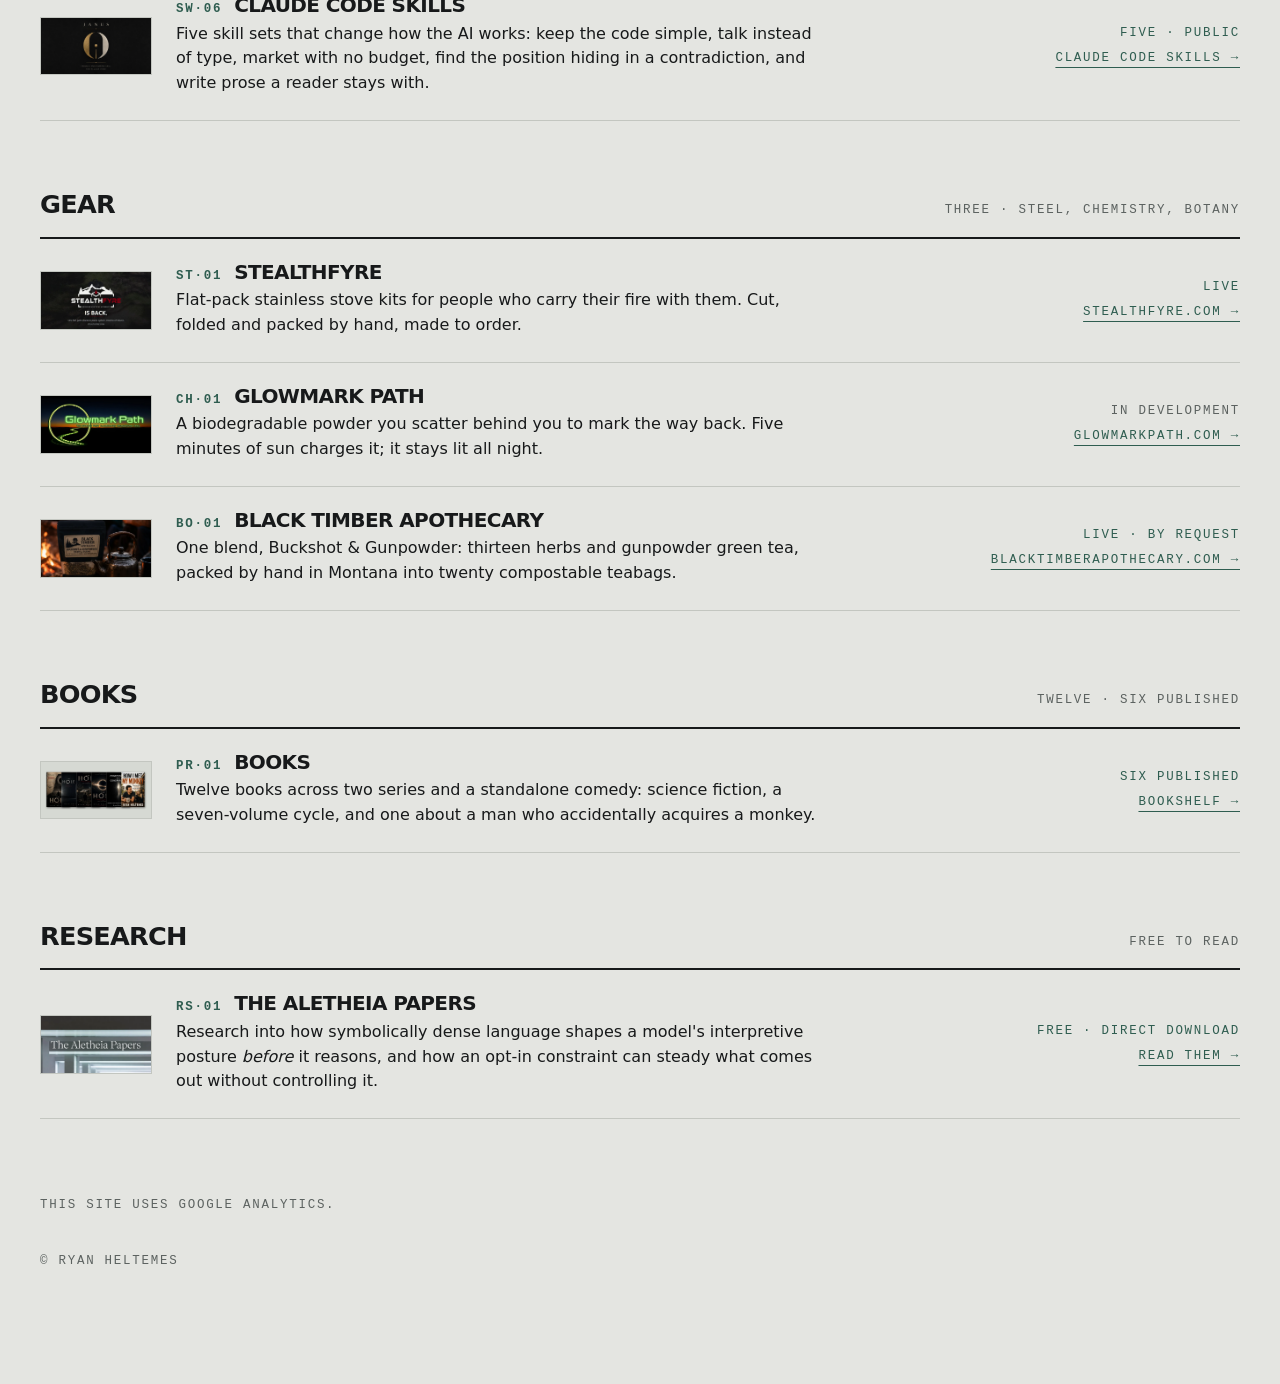
==== commit 17590e33: "Forty-two em-dashes out; the prose says it with periods and colons Peitho pass over every page. Seve" ====
--- a/index.html
+++ b/index.html
@@ -20,7 +20,7 @@
 <meta name="twitter:description" content="One person, Montana. An AI council, a stove company, a glow-in-the-dark trail marker, six published books and a research series.">
 <meta name="twitter:image" content="https://ryan-heltemes.com/assets/og/og-card.jpg?4">
 
-<!-- His own Celtic-cross belt buckle — the one he is wearing in the portrait below.
+<!-- His own Celtic-cross belt buckle, the one he is wearing in the portrait below.
      favicon.ico carries 16/32/48. The 16 is a separate, contrast-boosted render:
      the relief detail collapses to a grey blob at that size. Most browsers take the 32. -->
 <link rel="icon" href="favicon.ico" sizes="16x16 32x32 48x48">
@@ -57,8 +57,8 @@
     <!-- One justified rectangle. "I build" is the natural-width line and sets
          how wide the block is; the two below it are spread edge to edge to
          match, "cool" thin so it reads as the RULE dividing them. One letter
-         per span because nothing in CSS justifies the letters of a single word
-         — see .hero-rule / .hero-turn in index.css. The full stop rides with
+         per span because nothing in CSS justifies the letters of a single word.
+         See .hero-rule / .hero-turn in index.css. The full stop rides with
          the T rather than being spread off on its own. No whitespace between
          the spans, so this still reads as "I build cool sh!t." -->
     <h1 class="hero-line rise">
@@ -74,7 +74,7 @@
 
     <!-- The legend, not a tagline. It teaches the material codes before the
          reader meets them in the rows below. The GROUP headings say what a
-         thing is FOR; the code says what it is MADE OF — "Gear" does not
+         thing is FOR; the code says what it is MADE OF; "Gear" does not
          distinguish steel from chemistry from botany, and that distinction is
          the interesting part. Adding a code means adding it here too.
          Deliberately NOT a count of projects: a count would be a second answer
@@ -111,12 +111,12 @@
        before changing one of these words.
   -->
   <!-- ⚠ OUTBOUND LINKS TO HIS OWN SITES CARRY UTM TAGS so their analytics can
-       credit THIS page for the visit — otherwise every one of them shows up as
+       credit THIS page for the visit. Otherwise every one of them shows up as
        an undifferentiated "referral" and the index cannot be judged. The tag is
        the same on every row (campaign=index-of-works); the destination tells
        them apart. Amazon and GitHub are deliberately NOT tagged: Amazon
        discards unknown parameters and neither has analytics he owns. Those are
-       covered from this side instead — GA4 enhanced measurement records an
+       covered from this side instead: GA4 enhanced measurement records an
        outbound click, with the URL, for every external link on the site. -->
   <section class="wrap" id="works">
 
@@ -152,7 +152,7 @@
            read as one product built twice.
            Madame Whisper is the THEATRICAL, FICTION-FIRST one: characters for
            storytelling, worldbuilding, RPGs and game backgrounds, rich enough
-           to tell their own stories. Dead Thinkers is the historical one — the
+           to tell their own stories. Dead Thinkers is the historical one: the
            minds who actually shaped a field. She can still fetch real people,
            which is why the last line stays. -->
       <li class="work-row">
@@ -174,7 +174,7 @@
       <!-- deadthinkers.com went live 2026-07-31 (GitHub Pages, apex + www).
            It was plain text while the domain was a GoDaddy parking page; now
            that a real page exists it is a link, per the Black Timber rule.
-           Status stays "Coming soon" — the page is a holding page and the wiki
+           Status stays "Coming soon": the page is a holding page and the wiki
            itself does not exist yet, and Live means a stranger can get the
            thing today. -->
       <li class="work-row">
@@ -259,7 +259,7 @@
 
     <ul class="work-list">
 
-      <!-- ⚠ design.md §7.3 — UNRESOLVED. He called this "my stove"; the record
+      <!-- ⚠ design.md §7.3, UNRESOLVED. He called this "my stove"; the record
            has it as GT OUTDOORS LLC. "My product" and "work I brought back from
            the dead" are different public claims under his own name. This copy
            stays neutral on ownership until he says which is true. -->
@@ -280,7 +280,7 @@
       </li>
 
       <!-- ⚠ It is a POWDER YOU SCATTER, not a compound you paint on. Wording
-           follows glowmarkpath.com's own copy — check it before rewriting. -->
+           follows glowmarkpath.com's own copy. Check it before rewriting. -->
       <li class="work-row">
         <span class="plate plate--thumb"
               style="background-image: url('assets/works/glowmark-path.webp');"></span>
@@ -299,7 +299,7 @@
 
       <!-- ⚠ NO HEALTH CLAIMS. His own instruction-sheet notes flag that wellness
            and pain claims attract FDA/FTC attention, so this copy says what the
-           tea IS — never what it does. Do not "improve" it by adding benefits.
+           tea IS, never what it does. Do not "improve" it by adding benefits.
            blacktimberapothecary.com went live 2026-08-01, so the plain-text rule
            lifted and this is a link now. Status is "by request", not plain Live:
            the page carries an inquiry form rather than a checkout, so a stranger
@@ -339,7 +339,7 @@
         <span class="work-body">
           <span class="work-name"><span class="work-code util">PR·01</span>Books</span>
           <span class="work-what">
-            Twelve books across two series and a standalone comedy — science
+            Twelve books across two series and a standalone comedy: science
             fiction, a seven-volume cycle, and one about a man who accidentally
             acquires a monkey.
           </span>
@@ -363,8 +363,8 @@
       <!-- ⚠ Copy follows the papers' own abstract. Two claims they are careful
            about, so this page must be too: the work is MODEL-AGNOSTIC and it
            does NOT prescribe outcomes, beliefs or conclusions. Do not
-           paraphrase it into something promising alignment or safety results —
-           that is the opposite of what it says about itself. -->
+           paraphrase it into something promising alignment or safety results.
+           That is the opposite of what it says about itself. -->
       <li class="work-row">
         <span class="plate plate--thumb"
               style="background-image: url('assets/works/aletheia-papers.webp');"></span>
@@ -372,7 +372,7 @@
           <span class="work-name"><span class="work-code util">RS·01</span>The Aletheia Papers</span>
           <span class="work-what">
             Research into how symbolically dense language shapes a model's
-            interpretive posture <em>before</em> it reasons — and how an
+            interpretive posture <em>before</em> it reasons, and how an
             opt-in constraint can steady what comes out without controlling it.
           </span>
         </span>
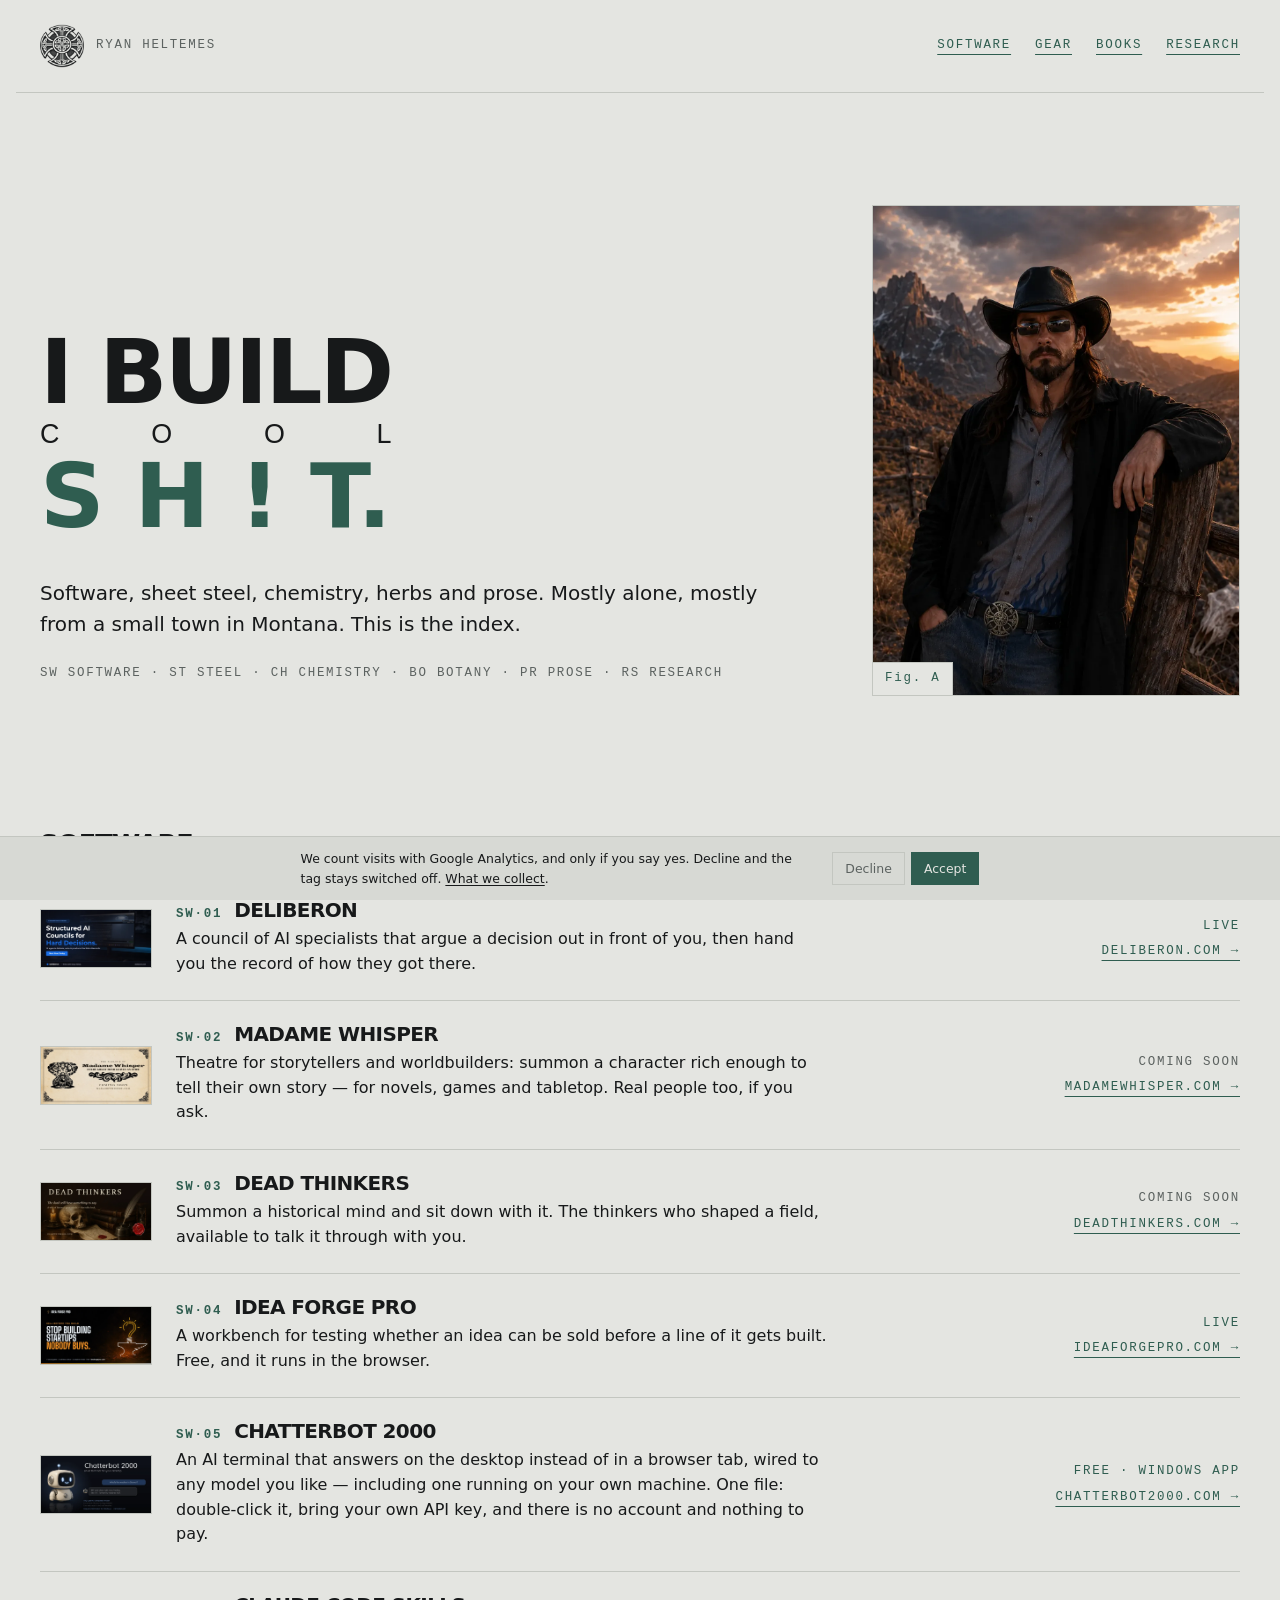
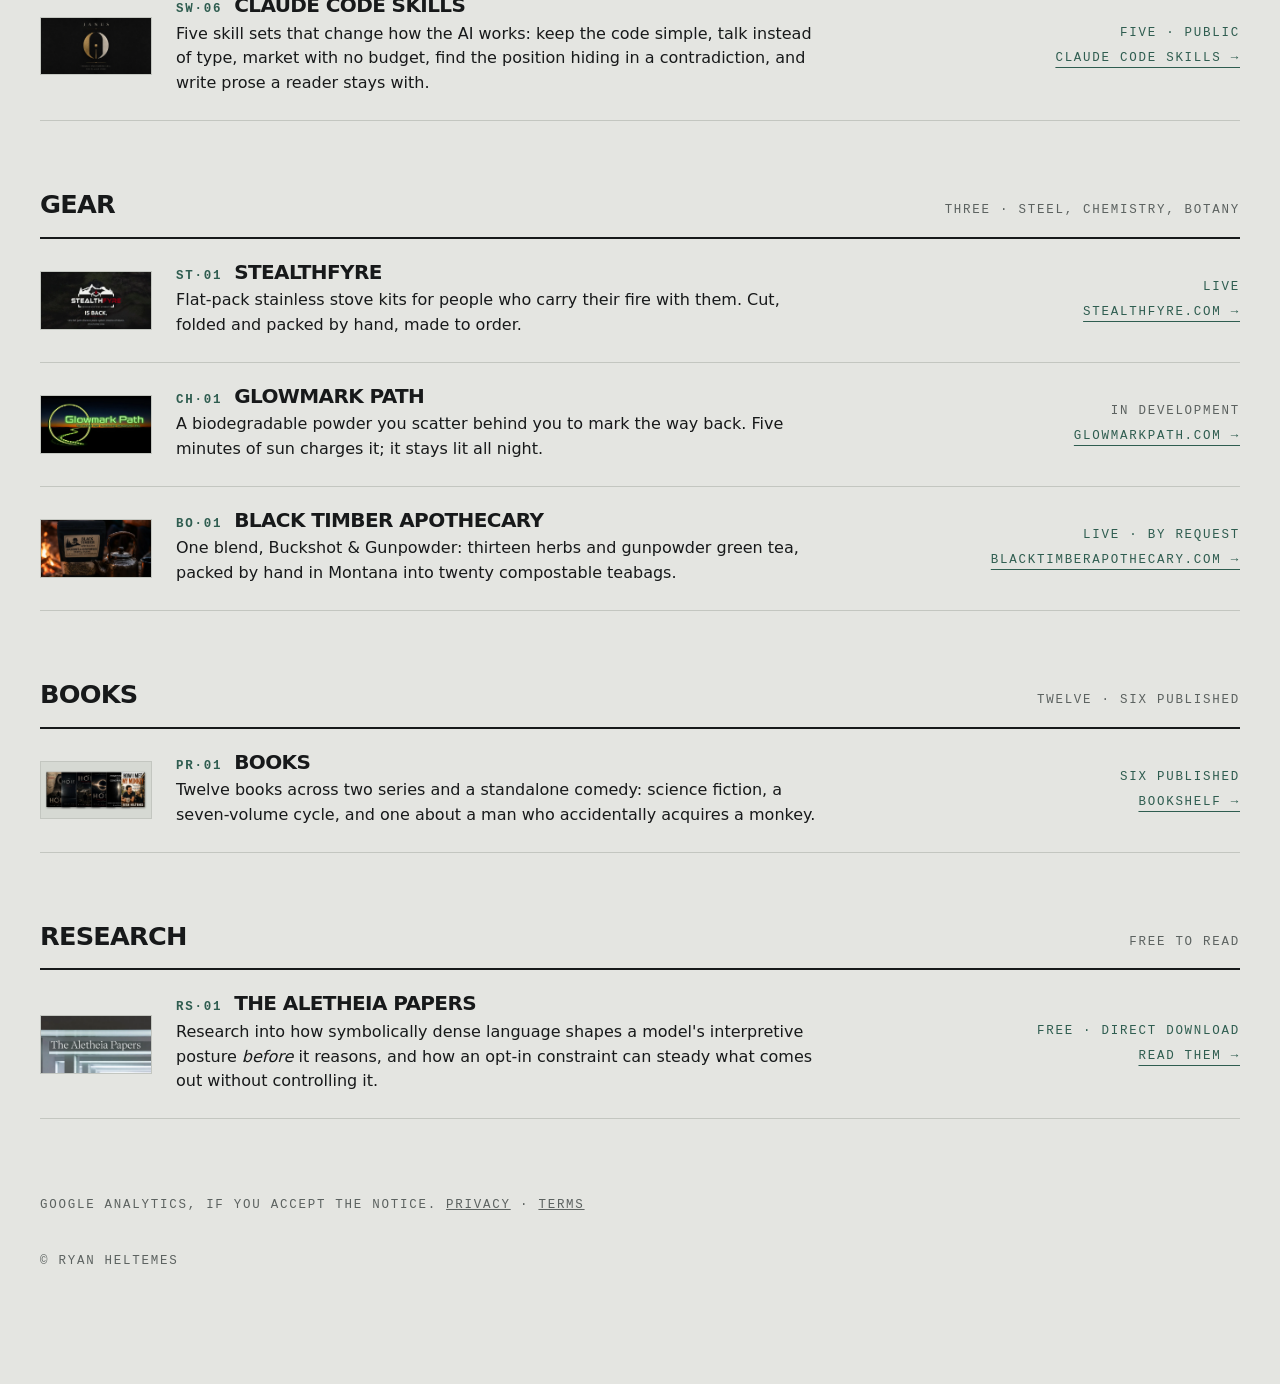
==== commit 4fc788b8: "Compliance and discoverability pass across the site Adds the pieces the site was missing: cookie con" ====
--- a/index.html
+++ b/index.html
@@ -388,7 +388,7 @@
 
 
   <footer class="footer wrap" id="contact">
-    <p class="util">This site uses Google Analytics.</p>
+    <p class="util">Google Analytics, if you accept the notice. <a href="/privacy.html">Privacy</a> &middot; <a href="/terms.html">Terms</a></p>
     <p class="util">© Ryan Heltemes</p>
   </footer>
 
--- a/tokens.css
+++ b/tokens.css
@@ -24,6 +24,8 @@
   --ink-soft:     #5c6260;   /* utility data, captions, secondary */
   --accent:       #2f5d50;   /* deep verdigris — material codes and rules ONLY */
   --accent-lift:  #3d7565;   /* accent on hover */
+  --alert:        #9a2b1e;   /* form errors ONLY. The one warm colour allowed on a
+                                cool page, and only where something failed. */
 
   /* --- Mavericks Monkeys ------------------------------------------------
      ONE sub-page carries a second palette on purpose: mavericks-monkeys.html.
--- a/style.css
+++ b/style.css
@@ -67,7 +67,7 @@
   width: 2.75rem;
   height: 2.75rem;
   flex: none;
-  background-image: url('assets/icons/brandmark.png');
+  background-image: url('assets/icons/brandmark.webp');
   background-size: contain;
   background-repeat: no-repeat;
   background-position: center;
